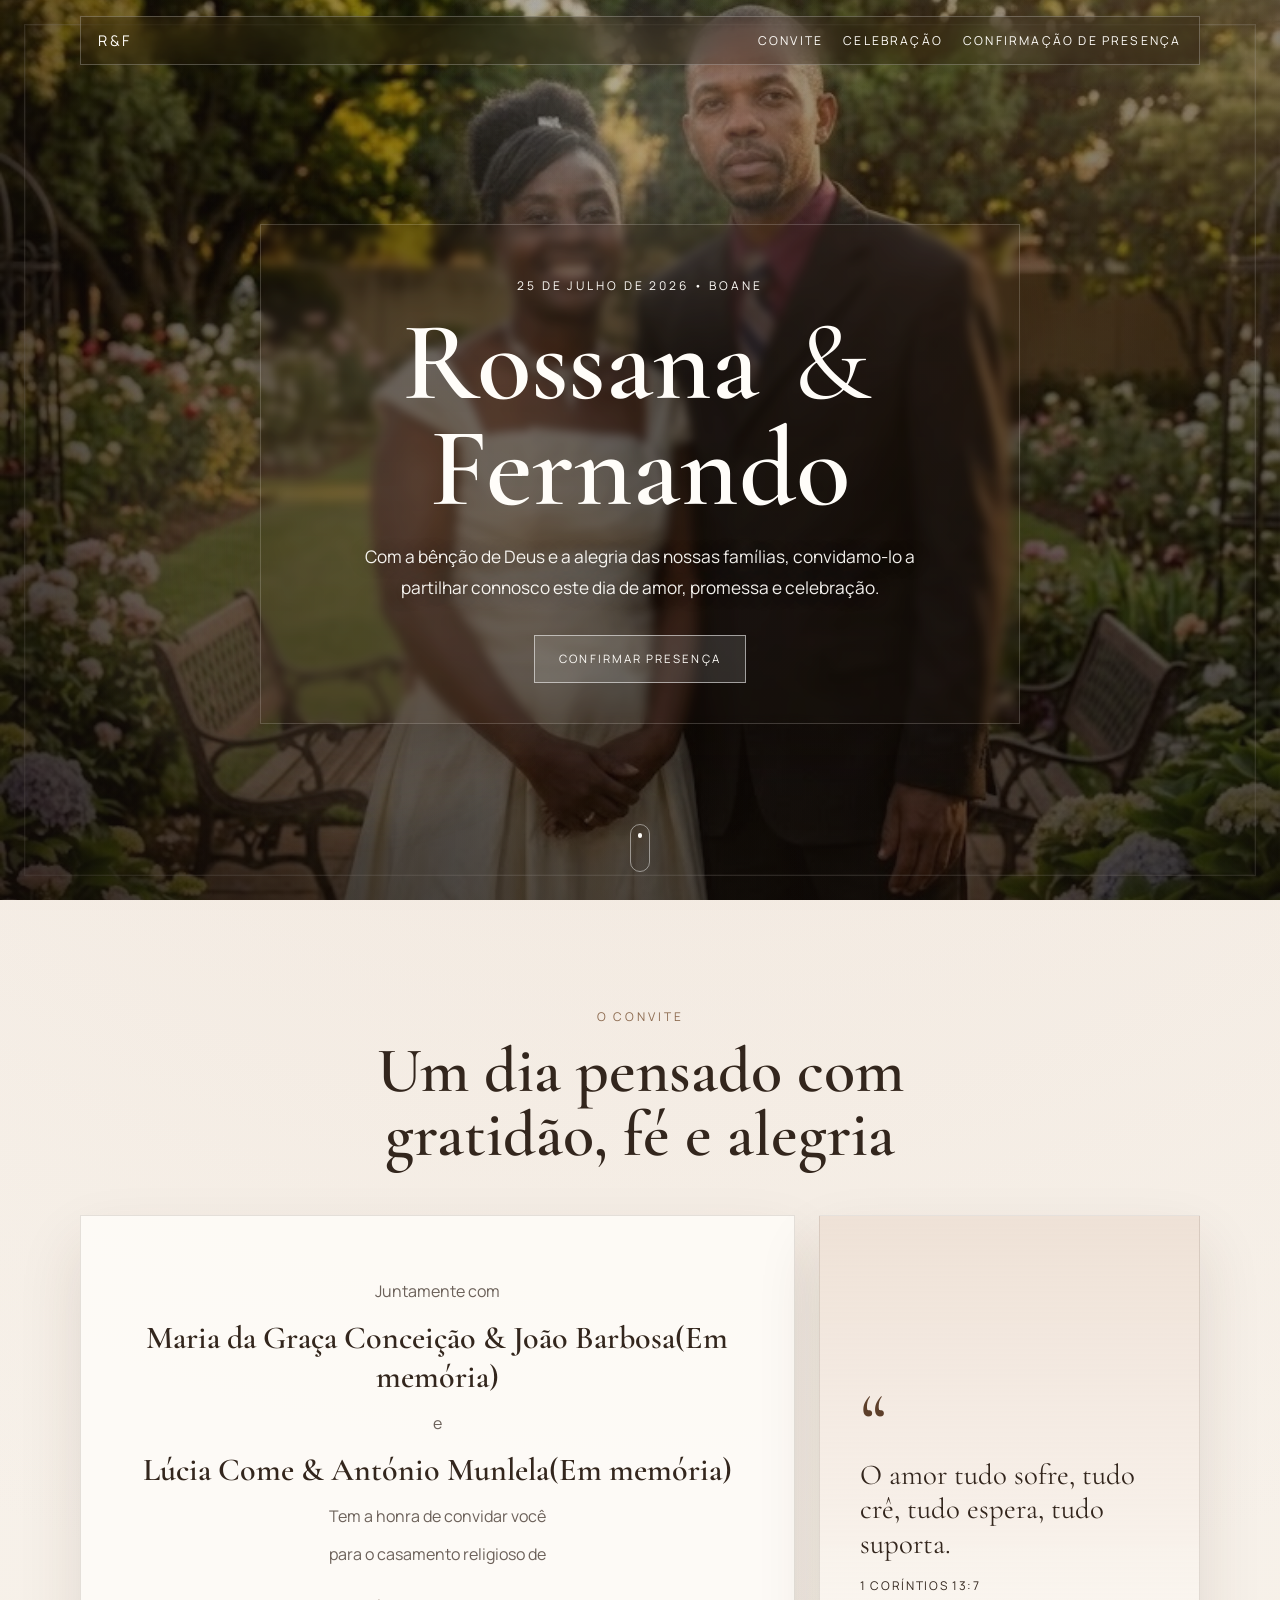
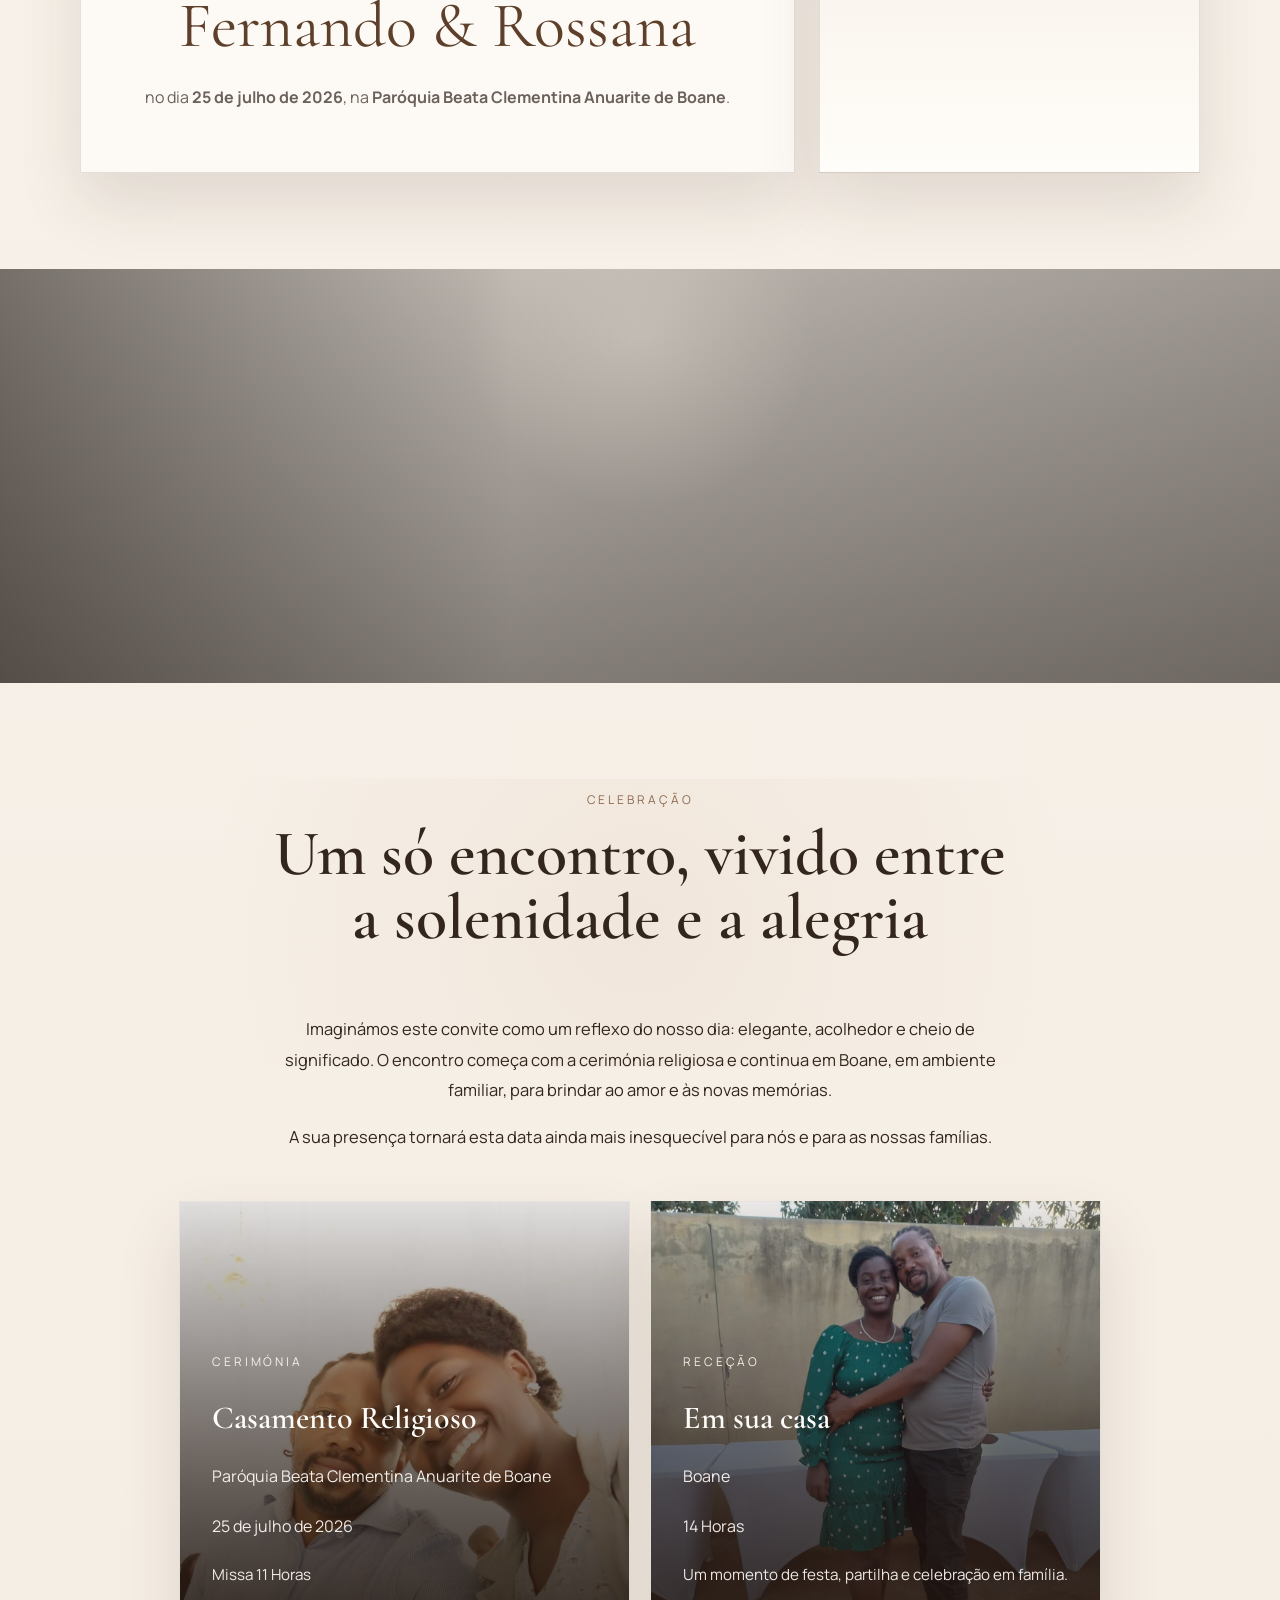
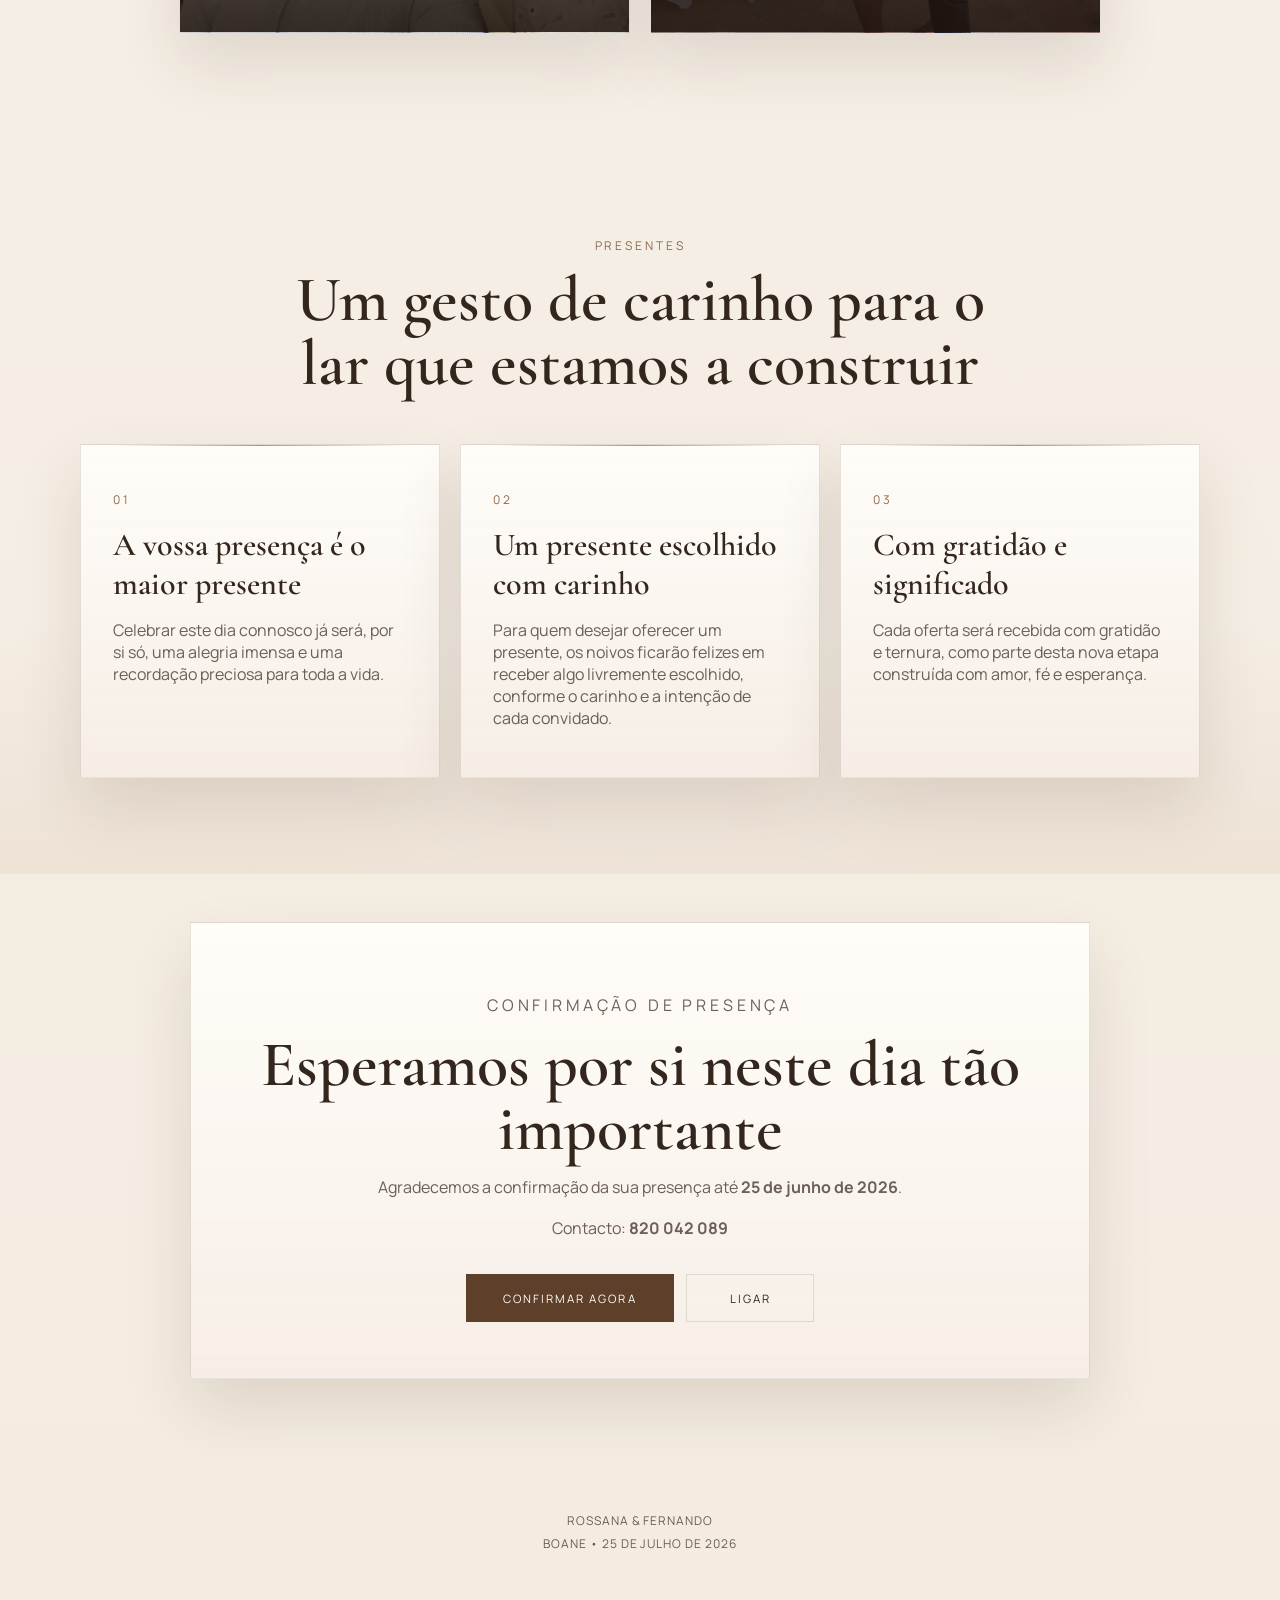
==== index.html @ 345e4771 "actualizacao dos nomes" ====
<!DOCTYPE html>
<html lang="pt">
  <head>
    <meta charset="UTF-8" />
    <meta name="viewport" content="width=device-width, initial-scale=1.0" />
    <title>Rossana & Fernando | Casamento</title>
    <meta
      name="description"
      content="Convite de casamento de Rossana e Fernando. Celebre connosco em Boane no dia 25 de julho de 2026."
    />
    <link rel="preconnect" href="https://fonts.googleapis.com" />
    <link rel="preconnect" href="https://fonts.gstatic.com" crossorigin />
    <link
      href="https://fonts.googleapis.com/css2?family=Cormorant+Garamond:wght@400;500;600;700&family=Manrope:wght@400;500;600&display=swap"
      rel="stylesheet"
    />
    <link rel="stylesheet" href="./styles.css" />
  </head>
  <body>
    <header class="site-header">
      <nav class="nav">
        <a class="brand" href="#top">R&F</a>
        <button
          class="nav-toggle"
          type="button"
          aria-expanded="false"
          aria-controls="nav-links"
          aria-label="Abrir menu"
        >
          <span></span>
          <span></span>
        </button>
        <div class="nav-links" id="nav-links">
          <a href="#convite">Convite</a>
          <a href="#celebracao">Celebração</a>
          <a href="#rsvp">Confirmação de Presença</a>
        </div>
      </nav>
    </header>

    <main id="top">
      <section class="hero">
        <div class="hero-overlay"></div>
        <div class="hero-content reveal">
          <p class="eyebrow">25 de Julho de 2026 • Boane</p>
          <h1>Rossana <span>&</span> Fernando</h1>
          <p class="hero-copy">
            Com a bênção de Deus e a alegria das nossas famílias, convidamo-lo a
            partilhar connosco este dia de amor, promessa e celebração.
          </p>
          <a class="hero-link" href="#rsvp">Confirmar Presença</a>
        </div>
        <a class="scroll-indicator" href="#convite" aria-label="Descer">
          <span></span>
        </a>
      </section>

      <section class="invitation section" id="convite">
        <div class="section-heading reveal">
          <p class="kicker">O convite</p>
          <h2>Um dia pensado com gratidão, fé e alegria</h2>
        </div>
        <div class="invitation-grid">
          <article class="invitation-card reveal">
            <p class="invitation-intro">Juntamente com</p>
            <h3>Maria da Graça Conceição & João Barbosa(Em memória)</h3>
            <p class="invitation-detail">e</p>
            <h3>Lúcia Come & António Munlela(Em memória)</h3>
            <div class="guest-line-block">
              <p class="invitation-copy">Tem a honra de convidar você</p>
              <p class="invitation-copy">para o casamento religioso de</p>
            </div>
            <p class="invitation-names">Fernando &amp; Rossana</p>
            <p class="invitation-copy">
              no dia <strong>25 de julho de 2026</strong>, na
              <strong>Paróquia Beata Clementina Anuarite de Boane</strong>.
            </p>
          </article>

          <aside class="quote-card reveal">
            <p class="quote-mark">“</p>
            <p class="quote-text">
              O amor tudo sofre, tudo crê, tudo espera, tudo suporta.
            </p>
            <p class="quote-source">1 Coríntios 13:7</p>
          </aside>
        </div>
      </section>

      <section class="parallax-band" aria-hidden="true">
        <div class="parallax-overlay"></div>
      </section>

      <section class="celebration section" id="celebracao">
        <div class="section-heading reveal">
          <p class="kicker">Celebração</p>
          <h2>Um só encontro, vivido entre a solenidade e a alegria</h2>
        </div>

        <div class="celebration-shell">
          <div class="story-copy reveal">
            <p>
              Imaginámos este convite como um reflexo do nosso dia: elegante,
              acolhedor e cheio de significado. O encontro começa com a
              cerimónia religiosa e continua em Boane, em ambiente familiar,
              para brindar ao amor e às novas memórias.
            </p>
            <p>
              A sua presença tornará esta data ainda mais inesquecível para nós
              e para as nossas famílias.
            </p>
          </div>

          <div class="details-grid">
            <article class="detail-card detail-card-photo detail-card-ceremony reveal">
              <p class="detail-label">Cerimónia</p>
              <h3>Casamento Religioso</h3>
              <p>Paróquia Beata Clementina Anuarite de Boane</p>
              <p class="detail-meta">25 de julho de 2026</p>
              <p class="detail-footnote">Missa 11 Horas</p>
            </article>

            <article class="detail-card detail-card-photo detail-card-reception reveal">
              <p class="detail-label">Receção</p>
              <h3>Em sua casa</h3>
              <p>Boane</p>
              <p class="detail-meta">14 Horas</p>
              <p class="detail-footnote">
                Um momento de festa, partilha e celebração em família.
              </p>
            </article>
          </div>
        </div>
      </section>

      <section class="schedule section">
        <div class="section-heading reveal">
          <p class="kicker">Presentes</p>
          <h2>Um gesto de carinho para o lar que estamos a construir</h2>
        </div>
        <div class="schedule-grid">
          <article class="schedule-item reveal">
            <span class="schedule-index">01</span>
            <h3>A vossa presença é o maior presente</h3>
            <p>
              Celebrar este dia connosco já será, por si só, uma alegria
              imensa e uma recordação preciosa para toda a vida.
            </p>
          </article>
          <article class="schedule-item reveal">
            <span class="schedule-index">02</span>
            <h3>Um presente escolhido com carinho</h3>
            <p>
              Para quem desejar oferecer um presente, os noivos ficarão
              felizes em receber algo livremente escolhido, conforme o carinho
              e a intenção de cada convidado.
            </p>
          </article>
          <article class="schedule-item reveal">
            <span class="schedule-index">03</span>
            <h3>Com gratidão e significado</h3>
            <p>
              Cada oferta será recebida com gratidão e ternura, como parte
              desta nova etapa construída com amor, fé e esperança.
            </p>
          </article>
        </div>
      </section>

      <section class="rsvp section" id="rsvp">
        <div class="rsvp-shell reveal">
          <p class="kicker">Confirmação de Presença</p>
          <h2>Esperamos por si neste dia tão importante</h2>
          <p>
            Agradecemos a confirmação da sua presença até
            <strong>25 de junho de 2026</strong>.
          </p>
          <p class="rsvp-contact">Contacto: <strong>820 042 089</strong></p>
          <div class="rsvp-actions">
            <a
              class="primary-link"
              href="https://wa.me/258820042089?text=Ol%C3%A1%21%20Com%20muito%20carinho%2C%20gostaria%20de%20confirmar%20a%20minha%20presen%C3%A7a%20e%20partilhar%20a%20alegria%20deste%20dia%20t%C3%A3o%20especial.%20"
              >Confirmar agora</a
            >
            <a class="secondary-link" href="tel:+258820042089">Ligar</a>
          </div>
        </div>
      </section>
    </main>

    <footer class="site-footer">
      <p>Rossana &amp; Fernando</p>
      <p>Boane • 25 de julho de 2026</p>
    </footer>

    <script src="./script.js"></script>
  </body>
</html>
---- styles.css ----
:root {
  --background: #f7f0e7;
  --background-soft: #fbf7f2;
  --foreground: #33261d;
  --foreground-muted: rgba(51, 38, 29, 0.72);
  --line: rgba(83, 61, 46, 0.14);
  --accent: #8c6a4f;
  --accent-deep: #5d3f2a;
  --accent-soft: #dec6b4;
  --white: #fffdf9;
  --shadow: 0 30px 60px rgba(63, 39, 23, 0.12);
  --hero-image: linear-gradient(
      180deg,
      rgba(22, 14, 9, 0.16) 0%,
      rgba(22, 14, 9, 0.4) 100%
    ),
    url("./image.png");
  --parallax-image: linear-gradient(
      180deg,
      rgba(49, 29, 16, 0.22) 0%,
      rgba(49, 29, 16, 0.22) 100%
    ),
    url("./image2.png");
}

*,
*::before,
*::after {
  box-sizing: border-box;
}

html {
  scroll-behavior: smooth;
}

body {
  margin: 0;
  font-family: "Manrope", sans-serif;
  color: var(--foreground);
  background:
    radial-gradient(circle at top, rgba(222, 198, 180, 0.34), transparent 34%),
    linear-gradient(180deg, #f8f3ed 0%, #f4ece1 100%);
}

img {
  max-width: 100%;
  display: block;
}

a {
  color: inherit;
  text-decoration: none;
}

.site-header {
  position: fixed;
  inset: 0 0 auto;
  z-index: 20;
  padding: 1rem 1.25rem;
}

.nav {
  max-width: 1120px;
  margin: 0 auto;
  padding: 0.85rem 1.1rem;
  display: flex;
  align-items: center;
  justify-content: space-between;
  gap: 1rem;
  border: 1px solid rgba(255, 255, 255, 0.24);
  background: rgba(35, 21, 13, 0.22);
  -webkit-backdrop-filter: blur(16px);
  backdrop-filter: blur(16px);
  color: var(--white);
}

.brand,
.nav-links a {
  letter-spacing: 0.18em;
  text-transform: uppercase;
  font-size: 0.76rem;
}

.brand {
  font-size: 0.92rem;
}

.nav-links {
  display: flex;
  align-items: center;
  gap: 1.25rem;
}

.nav-toggle {
  display: none;
  border: 0;
  background: transparent;
  padding: 0;
  width: 2.5rem;
  height: 2.5rem;
  cursor: pointer;
}

.nav-toggle span {
  display: block;
  width: 1.5rem;
  height: 1px;
  margin: 0.35rem auto;
  background: var(--white);
  transition: transform 240ms ease, opacity 240ms ease;
}

.hero {
  position: relative;
  min-height: 100svh;
  display: grid;
  place-items: center;
  padding: 7rem 1.5rem 4rem;
  background-image: var(--hero-image);
  background-position: center 24%;
  background-size: cover;
  background-attachment: fixed;
  overflow: hidden;
}

.hero-overlay,
.parallax-overlay {
  position: absolute;
  inset: 0;
  background:
    radial-gradient(circle at 50% 16%, rgba(255, 247, 237, 0.24), transparent 24%),
    linear-gradient(90deg, rgba(17, 10, 7, 0.5) 0%, rgba(17, 10, 7, 0.14) 40%, rgba(17, 10, 7, 0.3) 100%),
    linear-gradient(180deg, rgba(16, 10, 7, 0.12), rgba(16, 10, 7, 0.42));
}

.hero::before {
  content: "";
  position: absolute;
  inset: 1.5rem;
  z-index: 0;
  border: 1px solid rgba(255, 248, 240, 0.26);
  box-shadow: inset 0 0 0 1px rgba(255, 248, 240, 0.08);
  pointer-events: none;
}

.hero::after {
  content: "";
  position: absolute;
  inset: auto auto 8% 6%;
  width: min(34rem, 58vw);
  height: min(34rem, 58vw);
  border-radius: 999px;
  background: radial-gradient(circle, rgba(219, 183, 145, 0.22), rgba(219, 183, 145, 0));
  filter: blur(14px);
  z-index: 0;
  pointer-events: none;
}

.hero-content {
  position: relative;
  z-index: 1;
  max-width: 760px;
  text-align: center;
  color: var(--white);
  padding: 2.5rem 2.75rem;
  border: 1px solid rgba(255, 251, 247, 0.18);
  background: linear-gradient(180deg, rgba(41, 24, 16, 0.2), rgba(41, 24, 16, 0.12));
  -webkit-backdrop-filter: blur(4px);
  backdrop-filter: blur(4px);
  box-shadow: 0 30px 70px rgba(18, 10, 7, 0.24);
}

.eyebrow,
.kicker,
.detail-label,
.schedule-index {
  letter-spacing: 0.24em;
  text-transform: uppercase;
  font-size: 0.75rem;
}

.hero h1,
.section-heading h2,
.invitation-card h3,
.detail-card h3,
.schedule-item h3,
.rsvp-shell h2 {
  font-family: "Cormorant Garamond", serif;
  font-weight: 600;
}

.hero h1 {
  margin: 1rem 0 1.25rem;
  font-size: clamp(3.6rem, 9vw, 7rem);
  line-height: 0.94;
}

.hero h1 span {
  display: inline-block;
  margin-inline: 0.45rem;
  font-weight: 400;
}

.hero-copy {
  width: min(100%, 38rem);
  margin: 0 auto 2rem;
  font-size: 1.08rem;
  line-height: 1.8;
  color: rgba(255, 253, 249, 0.94);
  text-shadow: 0 1px 18px rgba(9, 6, 4, 0.34);
}

.hero-link,
.primary-link,
.secondary-link {
  transition:
    transform 220ms ease,
    background-color 220ms ease,
    border-color 220ms ease,
    color 220ms ease;
}

.hero-link,
.primary-link {
  display: inline-flex;
  align-items: center;
  justify-content: center;
  min-width: 13rem;
  padding: 0.95rem 1.5rem;
  border: 1px solid rgba(255, 255, 255, 0.55);
  background: rgba(255, 255, 255, 0.12);
  color: var(--white);
  text-transform: uppercase;
  letter-spacing: 0.18em;
  font-size: 0.72rem;
}

.hero-link:hover,
.primary-link:hover,
.secondary-link:hover {
  transform: translateY(-2px);
}

.scroll-indicator {
  position: absolute;
  bottom: 1.75rem;
  left: 50%;
  z-index: 1;
  width: 1.25rem;
  height: 3rem;
  margin-left: -0.625rem;
  border: 1px solid rgba(255, 255, 255, 0.46);
  border-radius: 999px;
}

.scroll-indicator span {
  position: absolute;
  top: 0.5rem;
  left: 50%;
  width: 0.3rem;
  height: 0.3rem;
  margin-left: -0.15rem;
  border-radius: 999px;
  background: var(--white);
  animation: float 1.8s infinite ease-in-out;
}

.section {
  padding: 6rem 1.5rem;
}

.section-heading {
  max-width: 760px;
  margin: 0 auto 3rem;
  text-align: center;
}

.section-heading h2,
.rsvp-shell h2 {
  margin: 0.85rem 0 0;
  font-size: clamp(2.25rem, 5vw, 4.25rem);
  line-height: 1;
}

.kicker {
  color: var(--accent);
}

.invitation-grid,
.details-grid,
.celebration-shell,
.schedule-grid {
  max-width: 1120px;
  margin: 0 auto;
}

.invitation-grid {
  display: grid;
  grid-template-columns: minmax(0, 1.5fr) minmax(280px, 0.8fr);
  gap: 1.5rem;
}

.invitation-card,
.quote-card,
.detail-card,
.schedule-item,
.rsvp-shell {
  background: rgba(255, 253, 249, 0.82);
  border: 1px solid var(--line);
  box-shadow: var(--shadow);
}

.invitation-card {
  padding: 3rem;
  text-align: center;
}

.guest-line-block {
  margin: 1rem 0 0.75rem;
}

.guest-line {
  display: block;
  width: min(100%, 22rem);
  margin: 0.9rem auto 1rem;
  border-bottom: 1px solid rgba(93, 63, 42, 0.5);
  min-height: 2rem;
}

.invitation-intro,
.invitation-detail,
.invitation-copy,
.detail-card p,
.schedule-item p,
.rsvp p {
  color: var(--foreground-muted);
}

.invitation-card h3 {
  margin: 0.25rem 0;
  font-size: 2rem;
}

.invitation-names {
  margin: 1.4rem 0;
  font-family: "Cormorant Garamond", serif;
  font-size: clamp(2.4rem, 5vw, 4rem);
  color: var(--accent-deep);
}

.quote-card {
  display: grid;
  align-content: center;
  padding: 2.5rem;
  background:
    linear-gradient(180deg, rgba(222, 198, 180, 0.5), rgba(255, 253, 249, 0.92)),
    var(--white);
}

.quote-mark {
  margin: 0;
  font-family: "Cormorant Garamond", serif;
  font-size: 5rem;
  line-height: 0.7;
  color: var(--accent-deep);
}

.quote-text {
  margin: 0.5rem 0 1rem;
  font-family: "Cormorant Garamond", serif;
  font-size: 1.8rem;
  line-height: 1.2;
}

.quote-source {
  margin: 0;
  letter-spacing: 0.14em;
  text-transform: uppercase;
  font-size: 0.75rem;
}

.parallax-band {
  position: relative;
  min-height: 46svh;
  background-image: var(--parallax-image);
  background-position: center 28%;
  background-size: cover;
  background-attachment: fixed;
}

.celebration {
  position: relative;
}

.celebration::before {
  content: "";
  position: absolute;
  inset: 6rem 0 auto;
  height: 18rem;
  background:
    radial-gradient(circle at center, rgba(222, 198, 180, 0.22), transparent 65%);
  pointer-events: none;
}

.celebration-shell {
  display: grid;
  gap: 2rem;
}

.details-grid {
  display: grid;
  grid-template-columns: repeat(2, minmax(0, 1fr));
  gap: 1.25rem;
}

.schedule-grid {
  display: grid;
  grid-template-columns: repeat(3, minmax(0, 1fr));
  gap: 1.25rem;
}

.detail-card,
.schedule-item {
  padding: 2rem;
}

.detail-card {
  position: relative;
  overflow: hidden;
}

.detail-card-photo {
  min-height: 27rem;
  display: flex;
  flex-direction: column;
  justify-content: flex-end;
  color: var(--white);
  background-size: cover;
  background-repeat: no-repeat;
}

.detail-card-photo::before {
  content: "";
  position: absolute;
  inset: 0;
  background:
    linear-gradient(180deg, rgba(27, 17, 10, 0.06), rgba(27, 17, 10, 0.78));
}

.detail-card-photo > * {
  position: relative;
  z-index: 1;
}

.detail-card-ceremony {
  background-image:
    linear-gradient(180deg, rgba(36, 21, 12, 0.08), rgba(36, 21, 12, 0.44)),
    url("./ros.jpeg");
  background-position: center 28%;
}

.detail-card-reception {
  background-image:
    linear-gradient(180deg, rgba(63, 37, 24, 0.04), rgba(63, 37, 24, 0.46)),
    url("./ross.jpeg");
  background-position: center 24%;
}

.detail-card h3,
.schedule-item h3 {
  margin: 1rem 0 0.75rem;
  font-size: 2rem;
}

.detail-meta {
  margin: 0.75rem 0;
  color: var(--accent-deep);
}

.detail-card-photo p,
.detail-card-photo .detail-meta,
.detail-card-photo .detail-footnote,
.detail-card-photo .detail-label {
  color: rgba(255, 250, 245, 0.92);
}

.detail-footnote {
  font-size: 0.95rem;
}

.story-copy {
  max-width: 46rem;
  margin: 0 auto;
  text-align: center;
}

.story-copy p {
  font-size: 1.03rem;
  line-height: 1.85;
}

.schedule {
  position: relative;
}

.schedule::before {
  content: "";
  position: absolute;
  inset: auto 0 0;
  height: 16rem;
  background:
    linear-gradient(180deg, rgba(222, 198, 180, 0), rgba(222, 198, 180, 0.28)),
    radial-gradient(circle at center, rgba(255, 255, 255, 0.15), transparent 60%);
  pointer-events: none;
}

.schedule-item {
  position: relative;
  z-index: 1;
  padding-top: 2.6rem;
  background:
    linear-gradient(180deg, rgba(255, 253, 249, 0.96), rgba(245, 236, 227, 0.92)),
    var(--white);
  text-align: left;
}

.schedule-item::before {
  content: "";
  position: absolute;
  top: 0;
  left: 2rem;
  right: 2rem;
  height: 1px;
  background: linear-gradient(90deg, transparent, rgba(140, 106, 79, 0.7), transparent);
}

.schedule-index {
  color: var(--accent);
}

.rsvp {
  padding-top: 3rem;
}

.rsvp-shell {
  max-width: 900px;
  margin: 0 auto;
  padding: 3.5rem 2rem;
  text-align: center;
  background:
    linear-gradient(180deg, rgba(255, 253, 249, 0.9), rgba(246, 237, 229, 0.94)),
    var(--white);
}

.rsvp-shell p {
  max-width: 34rem;
  margin: 0.75rem auto 0;
  font-size: 1rem;
  line-height: 1.8;
}

.rsvp-contact {
  color: var(--accent-deep);
}

.rsvp-actions {
  display: flex;
  justify-content: center;
  flex-wrap: wrap;
  gap: 0.8rem;
  margin-top: 2rem;
}

.primary-link {
  background: var(--accent-deep);
  border-color: var(--accent-deep);
}

.secondary-link {
  display: inline-flex;
  align-items: center;
  justify-content: center;
  min-width: 8rem;
  padding: 0.95rem 1.5rem;
  border: 1px solid var(--line);
  background: transparent;
  color: var(--foreground);
  text-transform: uppercase;
  letter-spacing: 0.18em;
  font-size: 0.72rem;
}

.site-footer {
  padding: 2rem 1.5rem 3rem;
  text-align: center;
  color: var(--foreground-muted);
}

.site-footer p {
  margin: 0.35rem 0;
  letter-spacing: 0.08em;
  text-transform: uppercase;
  font-size: 0.75rem;
}

.reveal {
  opacity: 0;
  transform: translateY(24px);
  transition:
    opacity 700ms ease,
    transform 700ms ease;
}

.reveal.is-visible {
  opacity: 1;
  transform: translateY(0);
}

@keyframes float {
  0%,
  100% {
    transform: translate(-50%, 0);
    opacity: 0.9;
  }
  50% {
    transform: translate(-50%, 1rem);
    opacity: 0.35;
  }
}

@media (max-width: 900px) {
  .invitation-grid,
  .details-grid,
  .schedule-grid {
    grid-template-columns: 1fr;
  }
}

@media (max-width: 720px) {
  .site-header {
    padding: 0.85rem;
  }

  .nav {
    align-items: flex-start;
    flex-wrap: wrap;
  }

  .nav-toggle {
    display: inline-block;
  }

  .nav-links {
    display: none;
    width: 100%;
    padding-top: 0.75rem;
    flex-direction: column;
    align-items: flex-start;
  }

  .nav-links.is-open {
    display: flex;
  }

  .hero {
    background-attachment: scroll;
    background-position: center 18%;
  }

  .hero::before {
    inset: 1rem;
  }

  .hero::after {
    inset: auto auto 14% 50%;
    width: 18rem;
    height: 18rem;
    transform: translateX(-50%);
  }

  .hero-content {
    width: min(100%, 26rem);
    min-height: 29rem;
    padding: 3rem 1.45rem 3.25rem;
    margin-top: -3.6rem;
    -webkit-backdrop-filter: blur(12px);
    backdrop-filter: blur(12px);
    display: flex;
    flex-direction: column;
    justify-content: center;
  }

  .hero h1 {
    font-size: clamp(3rem, 18vw, 4.5rem);
  }

  .invitation-card,
  .quote-card,
  .detail-card,
  .schedule-item,
  .rsvp-shell {
    padding: 1.5rem;
  }

  .section {
    padding: 4.5rem 1rem;
  }

  .parallax-band {
    min-height: 30svh;
    background-attachment: scroll;
  }
}

@media (max-width: 720px) and (min-height: 820px) {
  .hero-content {
    width: min(100%, 27rem);
    min-height: min(33rem, 62svh);
    padding: 3.35rem 1.6rem 3.6rem;
    margin-top: -4.8rem;
  }
}

@page {
  size: A4 portrait;
  margin: 10mm;
}

@media print {
  html {
    scroll-behavior: auto;
  }

  body {
    background: #ffffff;
    -webkit-print-color-adjust: exact;
    print-color-adjust: exact;
  }

  .site-header,
  .scroll-indicator,
  .hero-link,
  .rsvp-actions,
  .nav-toggle {
    display: none !important;
  }

  .hero,
  .parallax-band {
    background-attachment: scroll;
  }

  .hero {
    min-height: auto;
    padding: 2rem 1rem 2.5rem;
    page-break-after: always;
    break-after: page;
  }

  .hero::before {
    inset: 0.75rem;
  }

  .hero::after {
    display: none;
  }

  .hero-content {
    max-width: 100%;
    padding: 2rem;
    box-shadow: none;
  }

  .section,
  .rsvp {
    padding: 2rem 0;
  }

  .invitation,
  .celebration,
  .schedule,
  .rsvp {
    page-break-inside: avoid;
    break-inside: avoid;
  }

  .invitation-grid,
  .details-grid,
  .schedule-grid {
    grid-template-columns: 1fr;
  }

  .quote-card,
  .detail-card,
  .schedule-item,
  .rsvp-shell,
  .invitation-card {
    box-shadow: none;
  }

  .parallax-band {
    min-height: 9rem;
  }

  .detail-card-photo {
    min-height: 18rem;
  }

  .rsvp-shell {
    max-width: 100%;
  }

  .secondary-link {
    border-color: rgba(83, 61, 46, 0.25);
  }

  .reveal,
  .reveal.is-visible {
    opacity: 1 !important;
    transform: none !important;
    transition: none !important;
  }
}
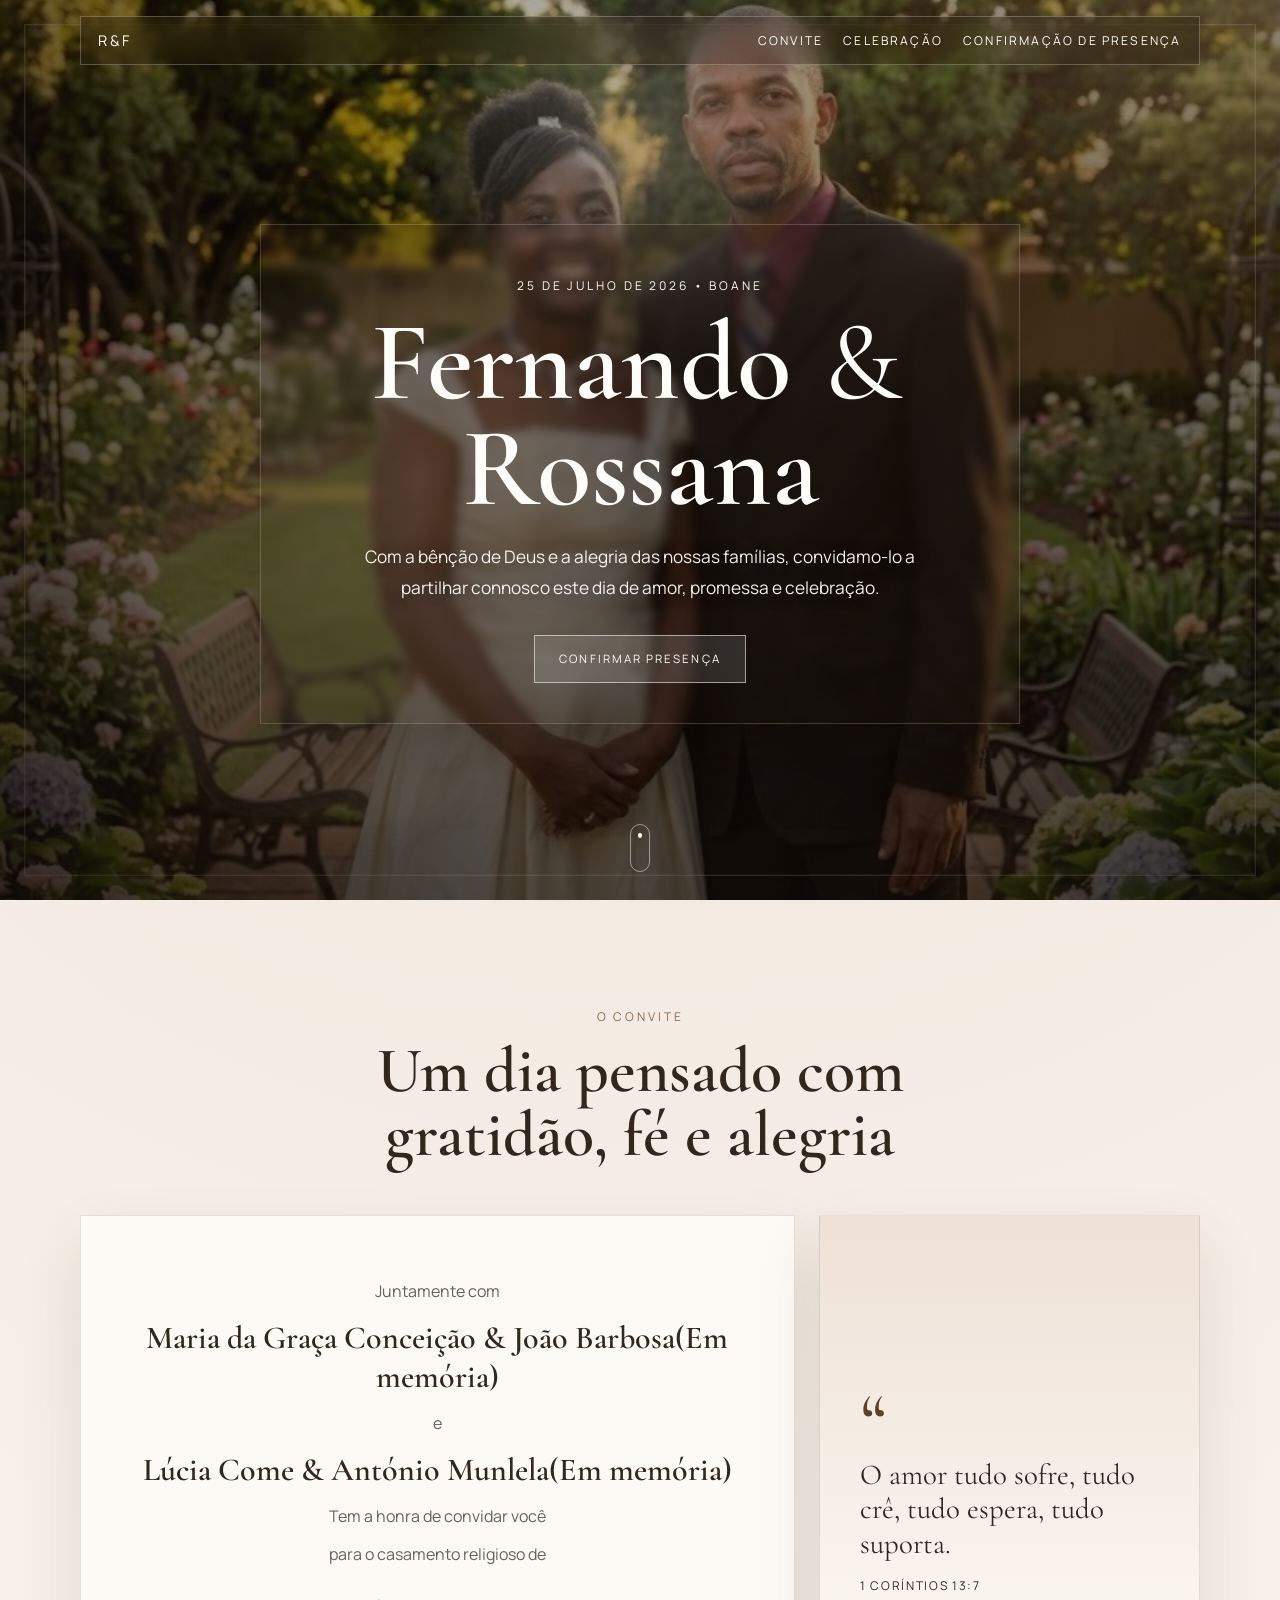
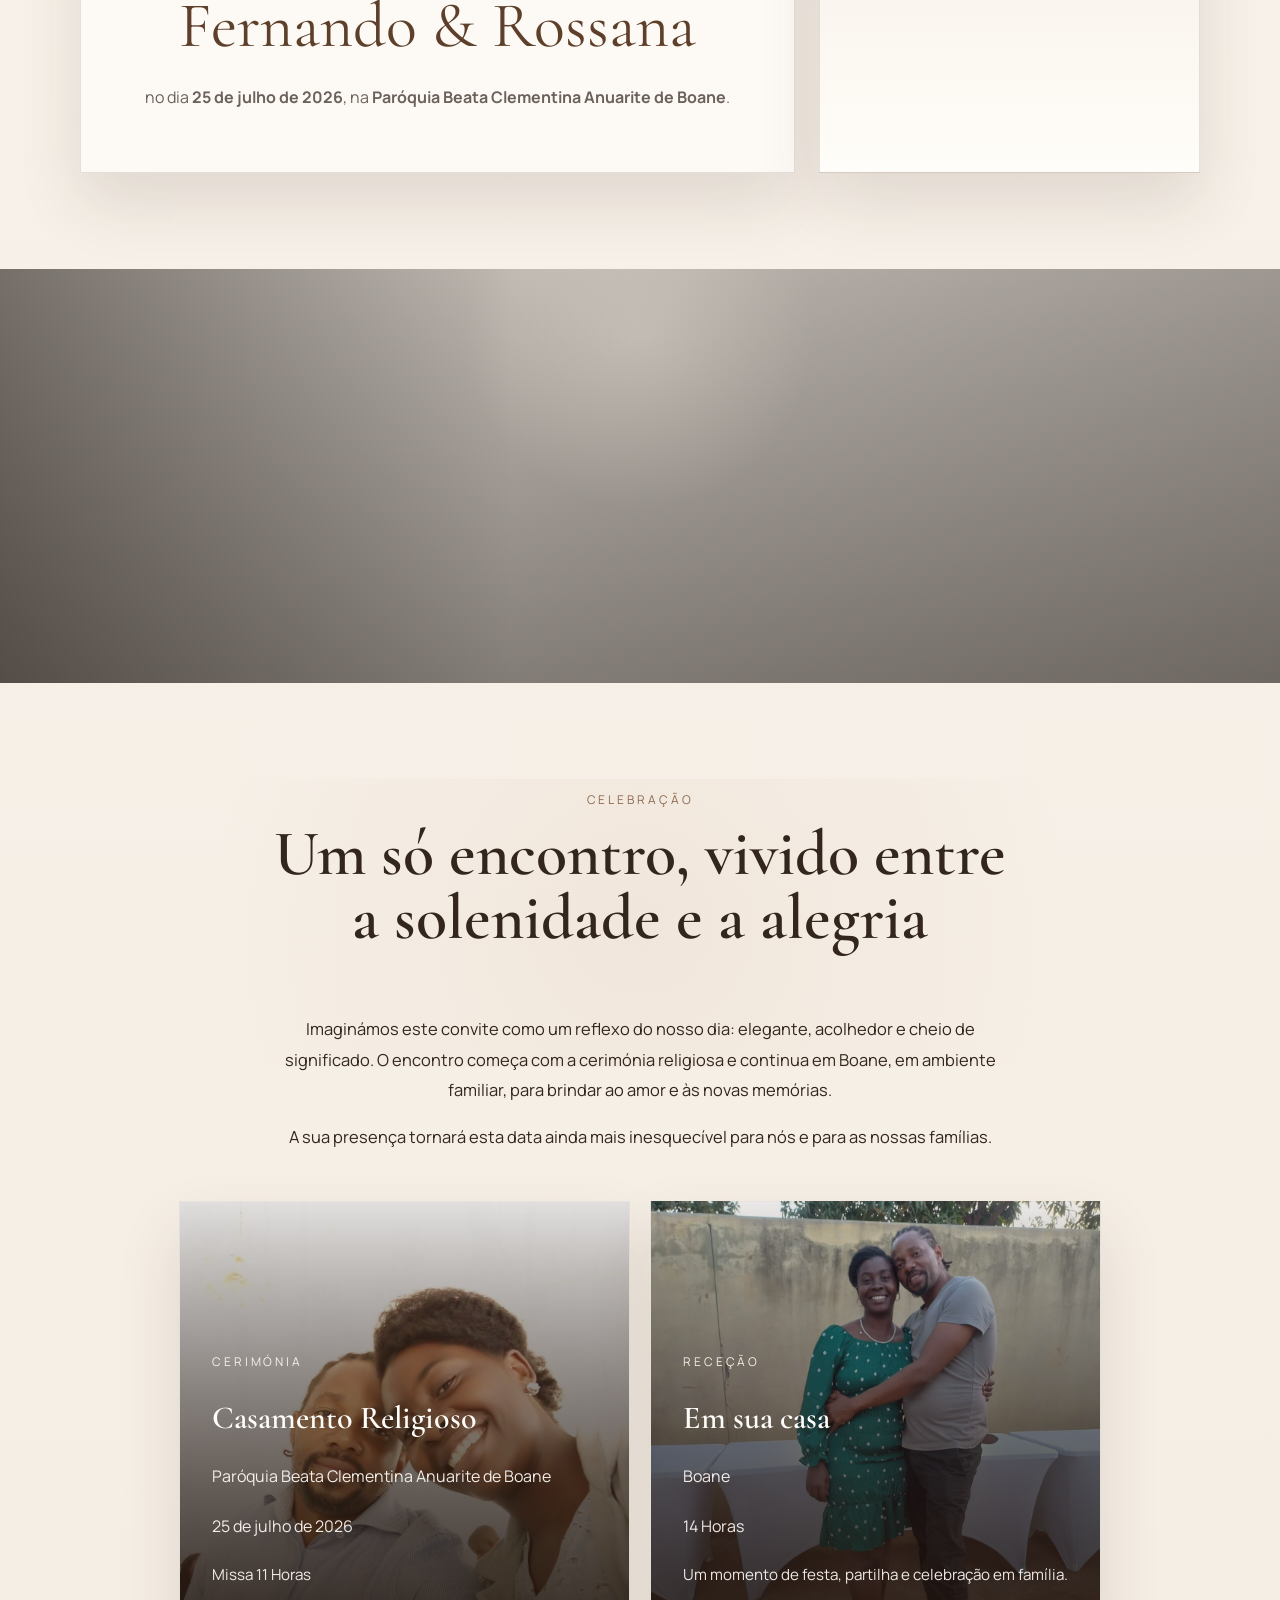
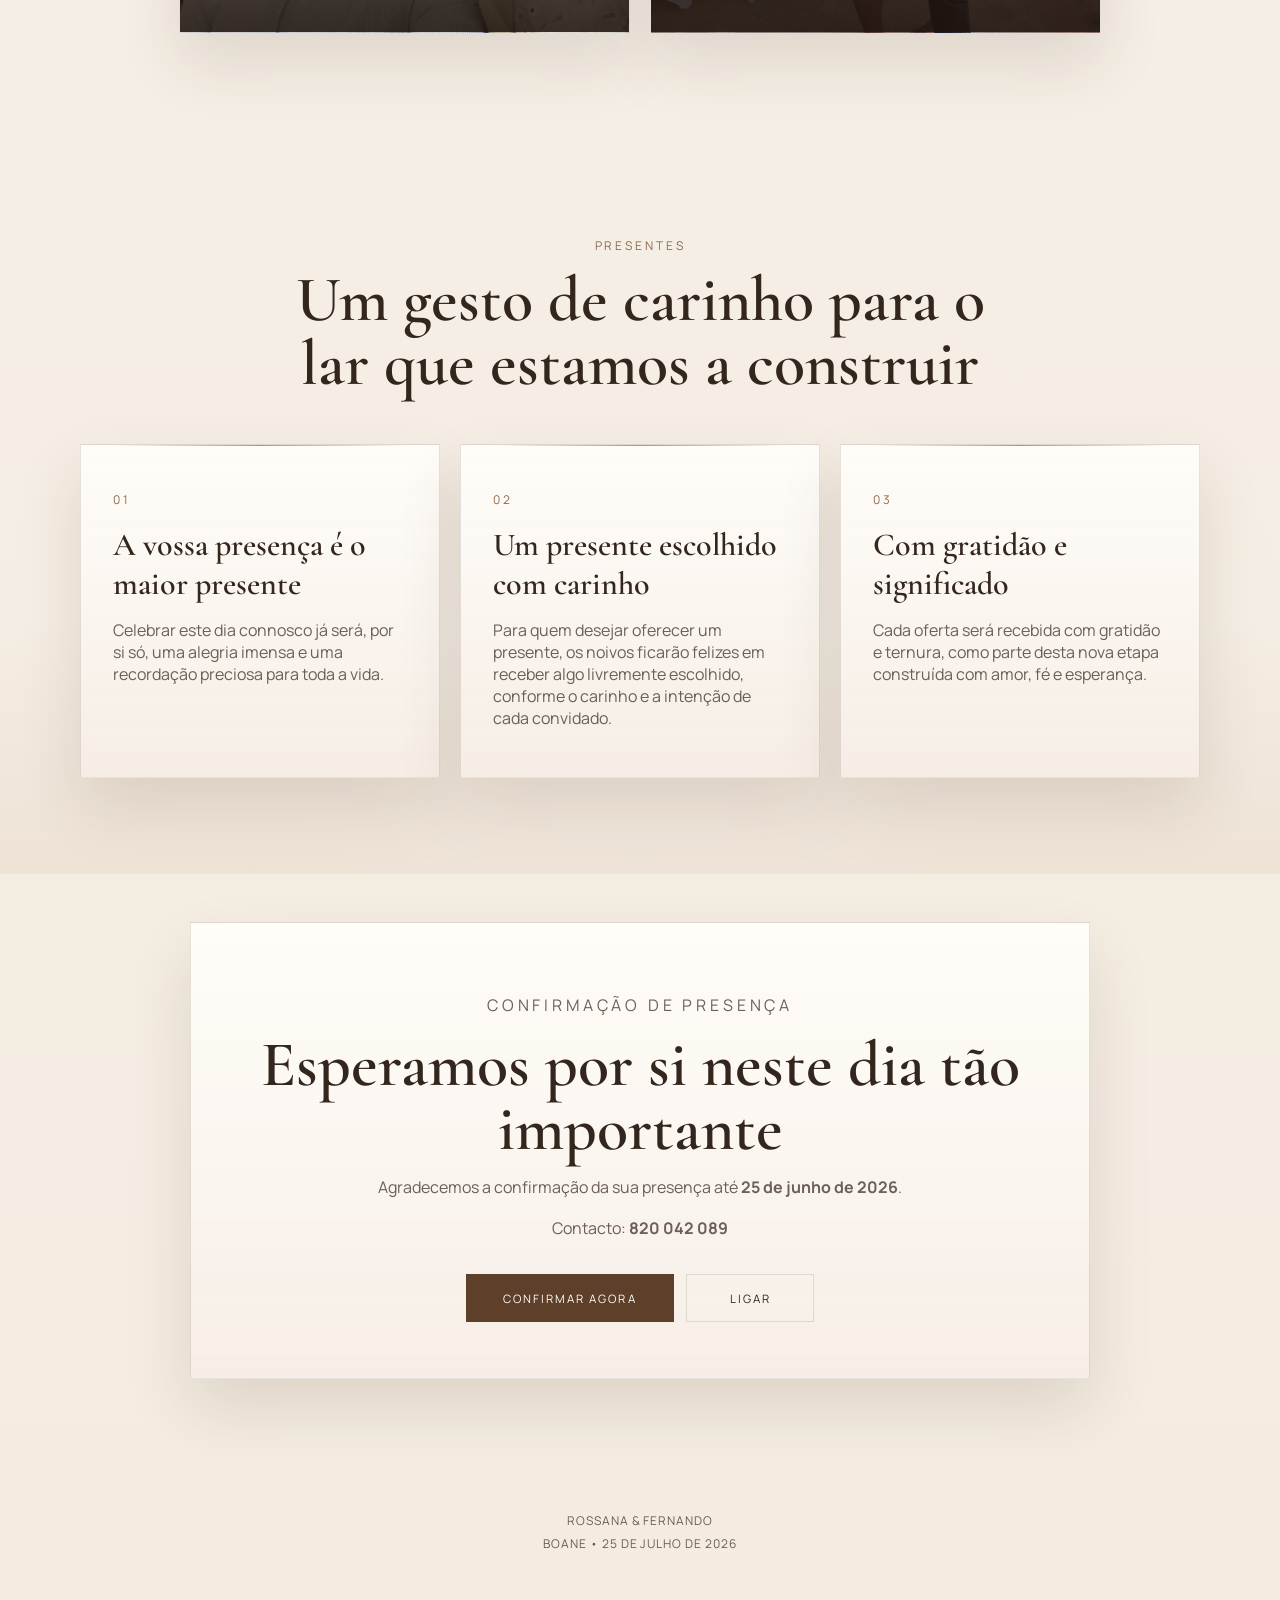
==== commit 11de542a: "actualizacao dos nomes" ====
--- a/index.html
+++ b/index.html
@@ -43,7 +43,7 @@
         <div class="hero-overlay"></div>
         <div class="hero-content reveal">
           <p class="eyebrow">25 de Julho de 2026 • Boane</p>
-          <h1>Rossana <span>&</span> Fernando</h1>
+          <h1>Fernando <span>&</span> Rossana</h1>
           <p class="hero-copy">
             Com a bênção de Deus e a alegria das nossas famílias, convidamo-lo a
             partilhar connosco este dia de amor, promessa e celebração.
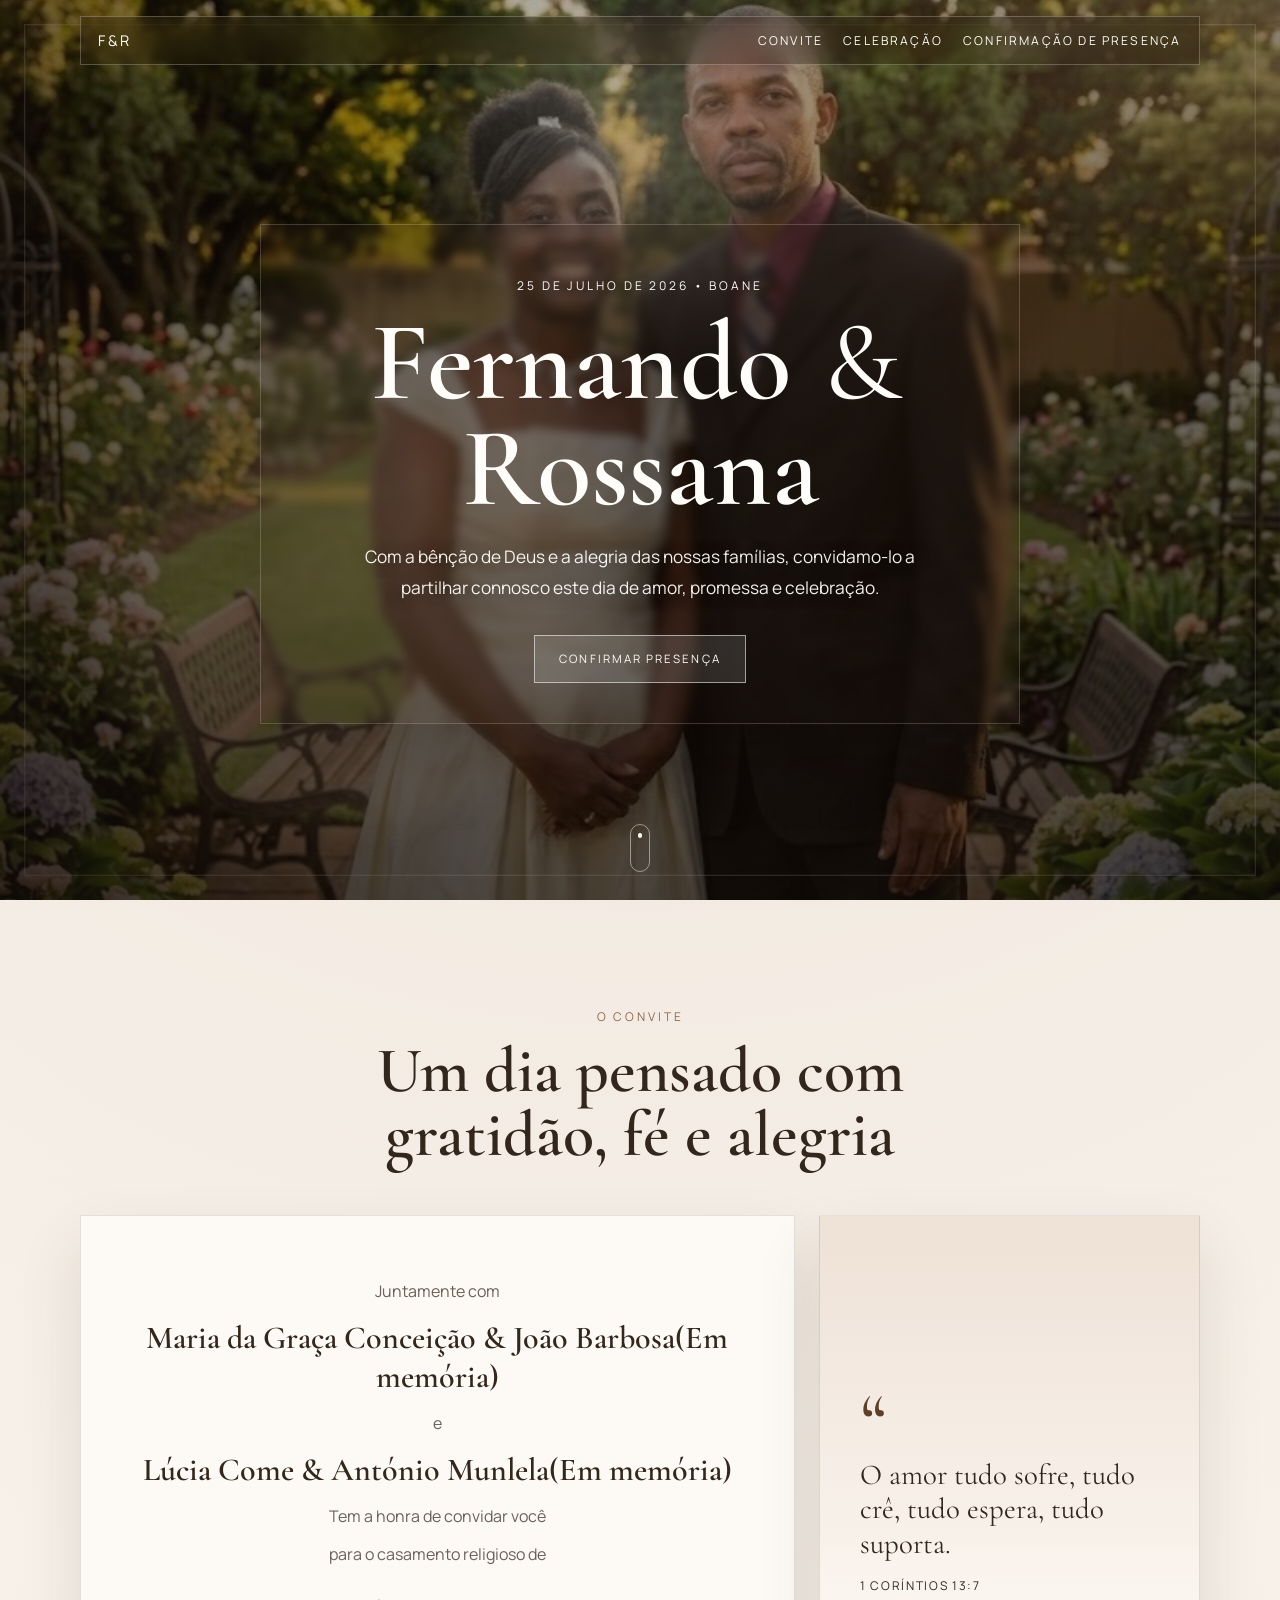
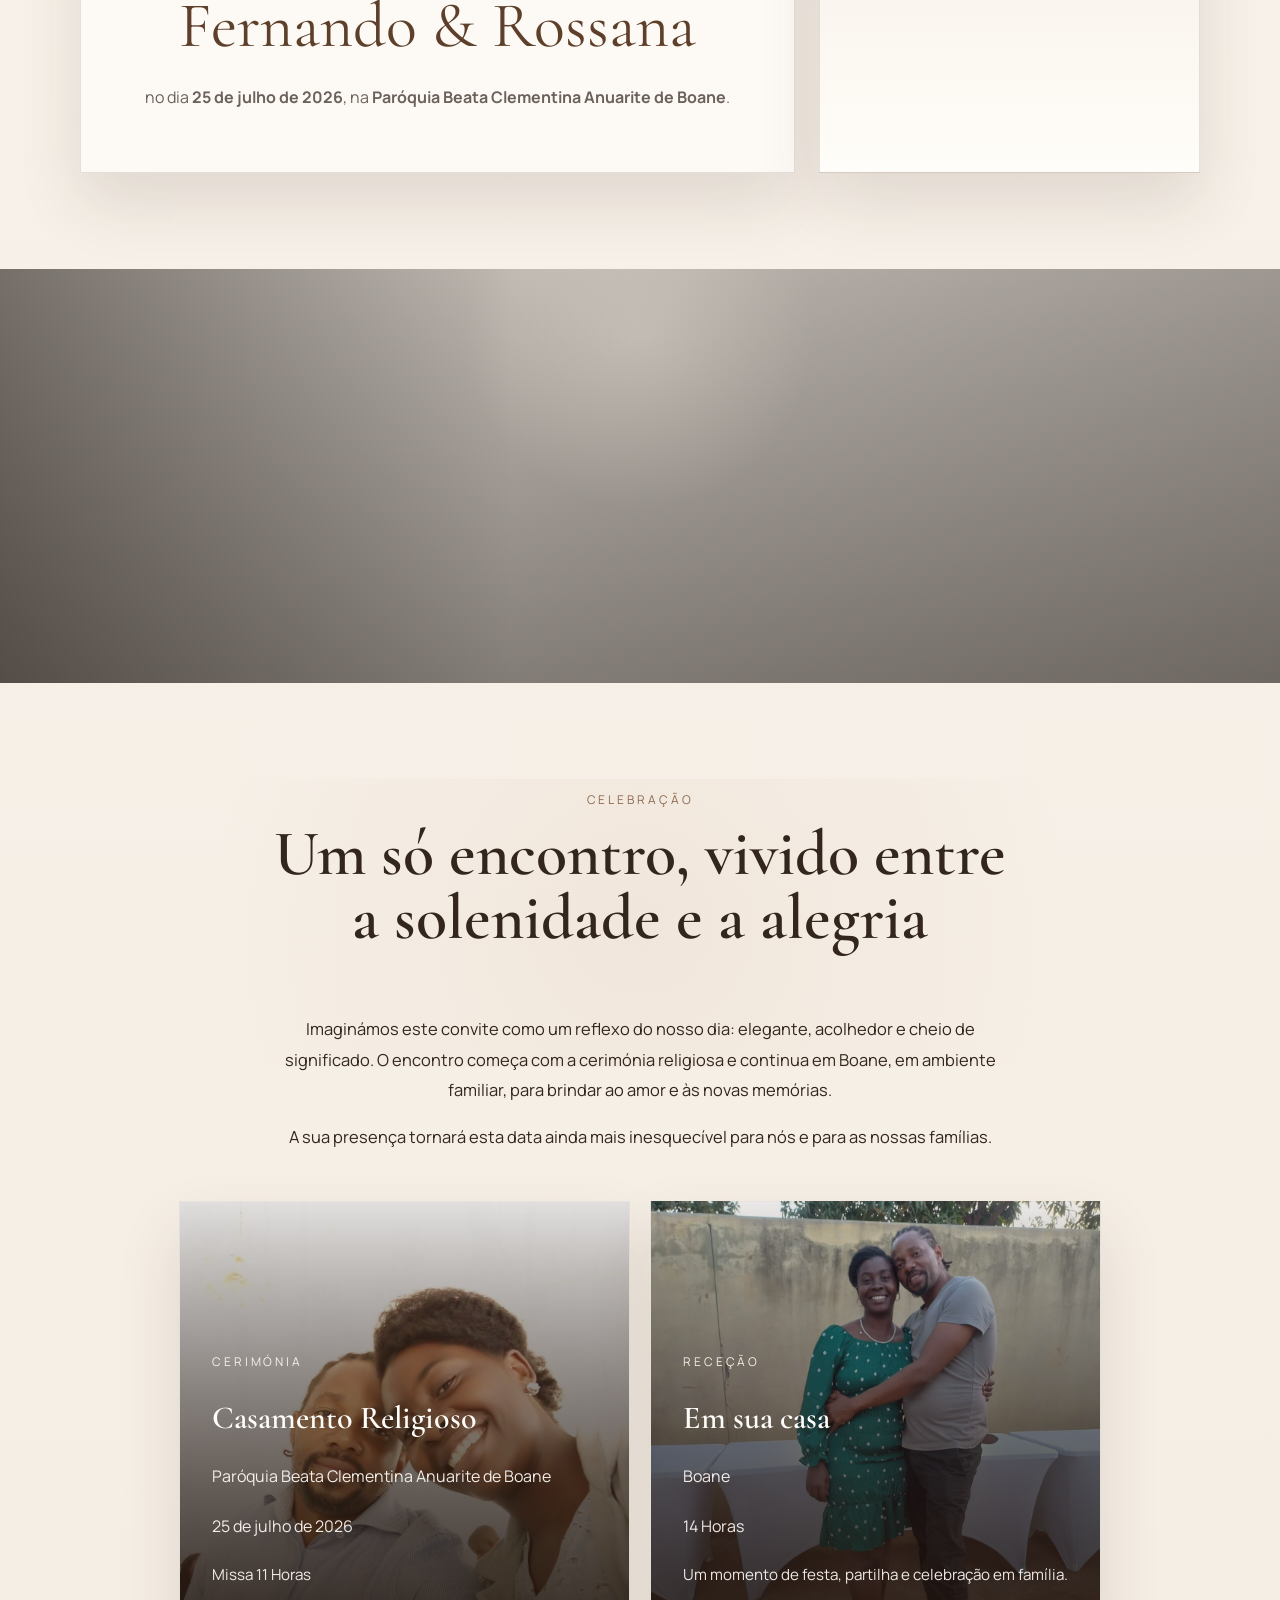
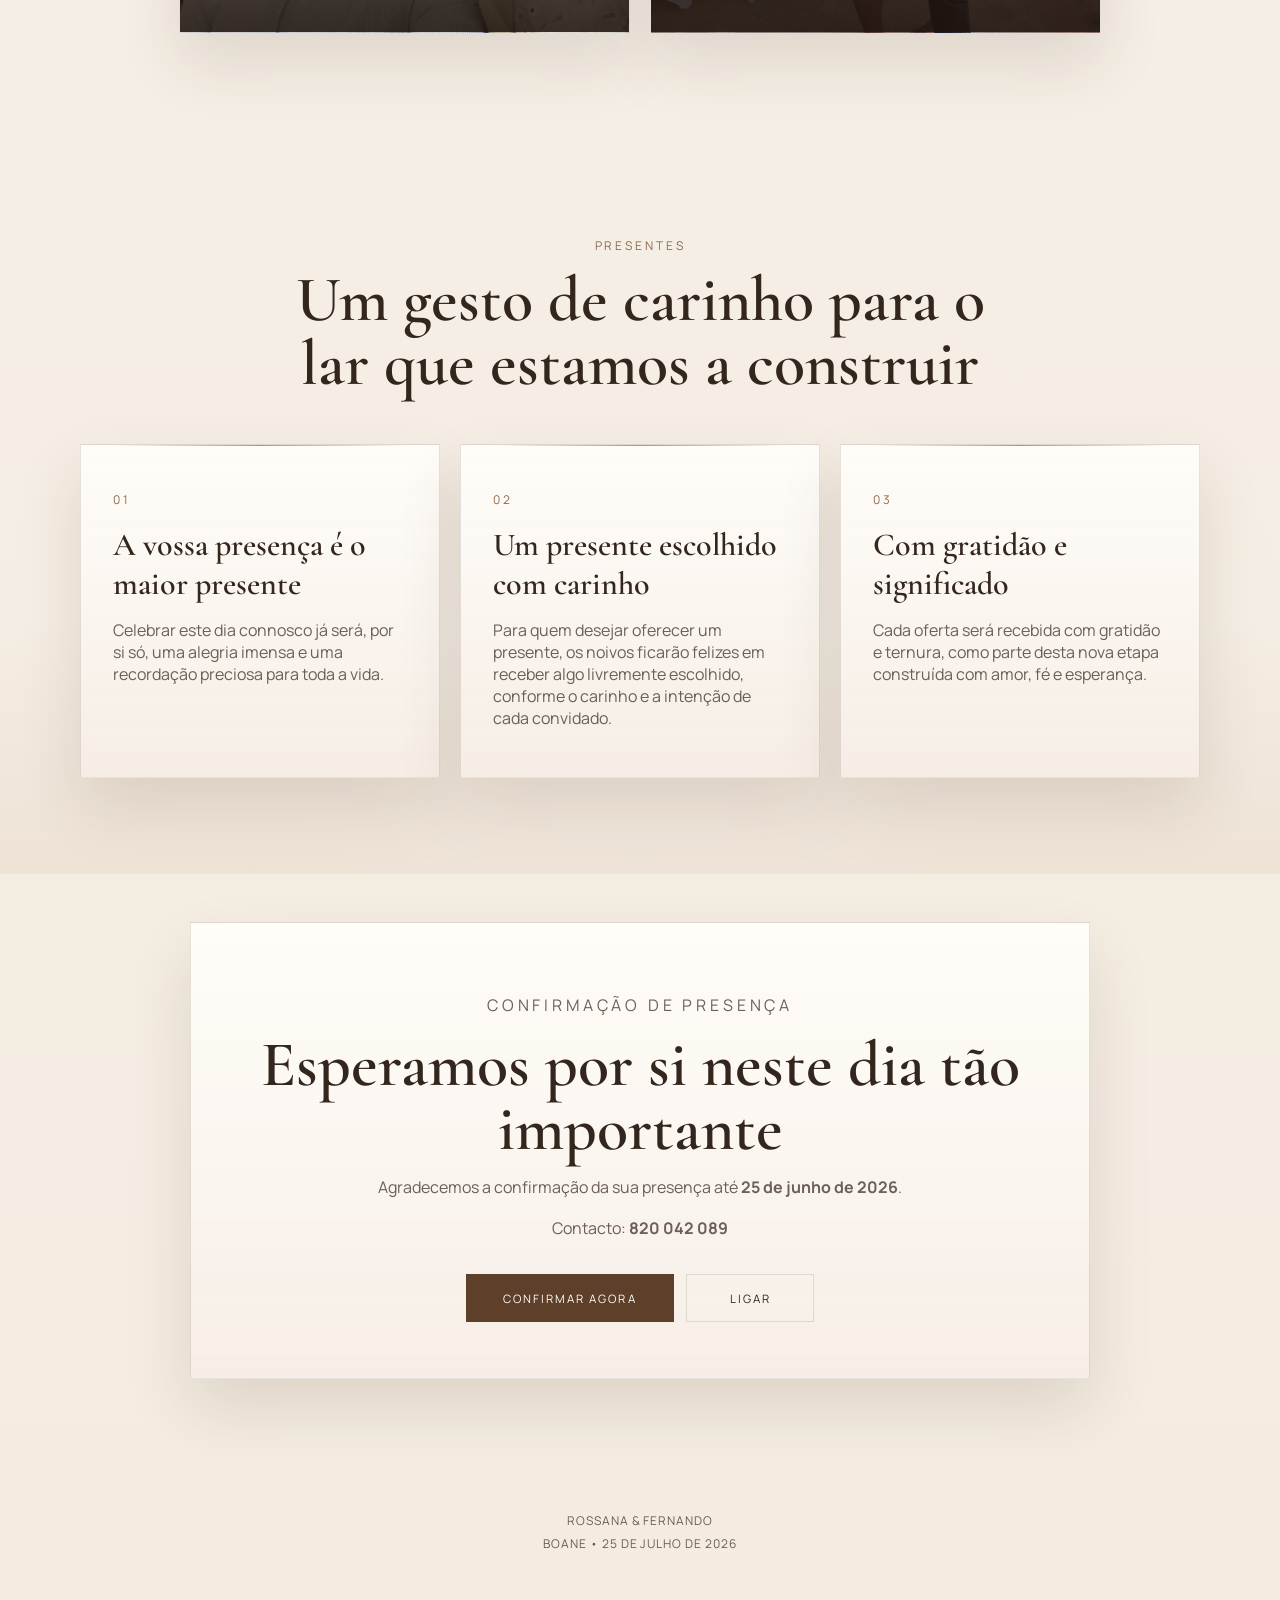
==== commit 4c7d573b: "actualizacao dos nomes" ====
--- a/index.html
+++ b/index.html
@@ -3,10 +3,10 @@
   <head>
     <meta charset="UTF-8" />
     <meta name="viewport" content="width=device-width, initial-scale=1.0" />
-    <title>Rossana & Fernando | Casamento</title>
+    <title>Casamento de  Fernando & Rossana </title>
     <meta
       name="description"
-      content="Convite de casamento de Rossana e Fernando. Celebre connosco em Boane no dia 25 de julho de 2026."
+      content="Convite de casamento de Fernando e Rossana. Celebre connosco em Boane no dia 25 de julho de 2026."
     />
     <link rel="preconnect" href="https://fonts.googleapis.com" />
     <link rel="preconnect" href="https://fonts.gstatic.com" crossorigin />
@@ -19,7 +19,7 @@
   <body>
     <header class="site-header">
       <nav class="nav">
-        <a class="brand" href="#top">R&F</a>
+        <a class="brand" href="#top">F&R</a>
         <button
           class="nav-toggle"
           type="button"
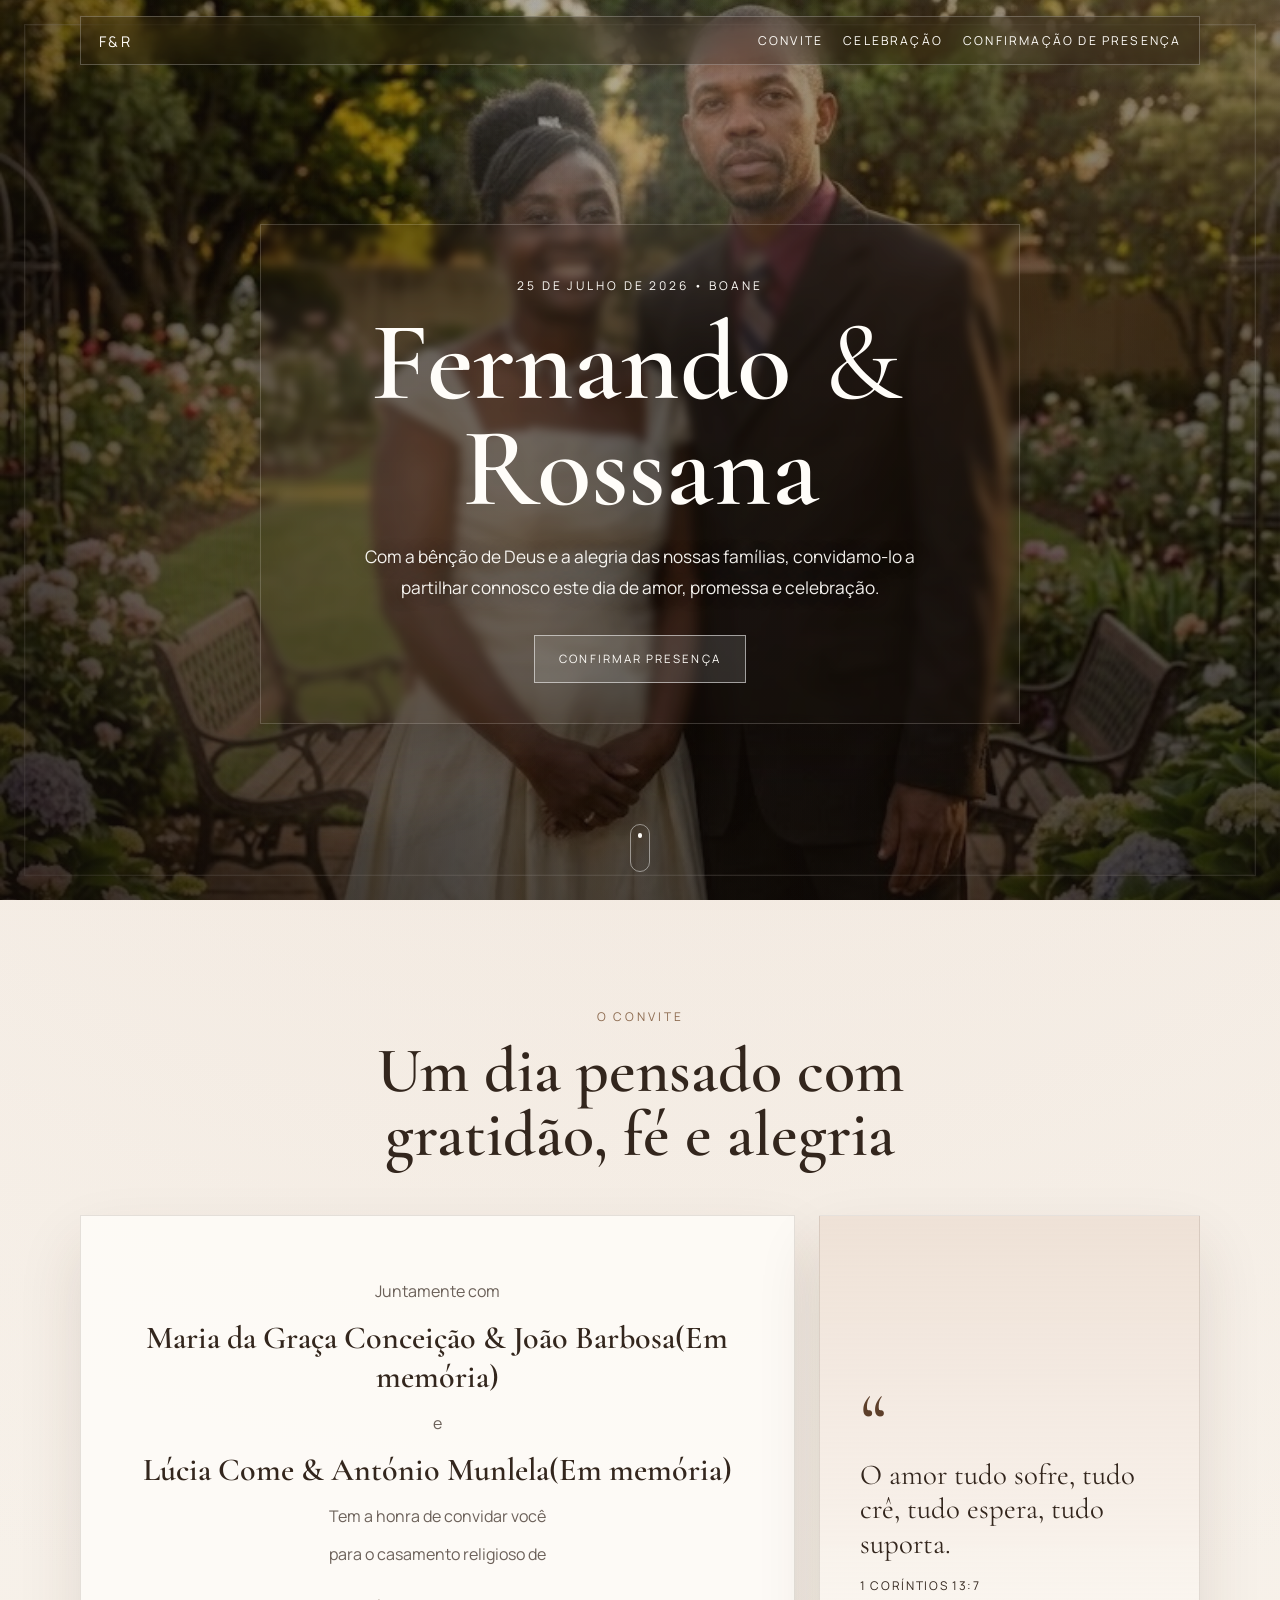
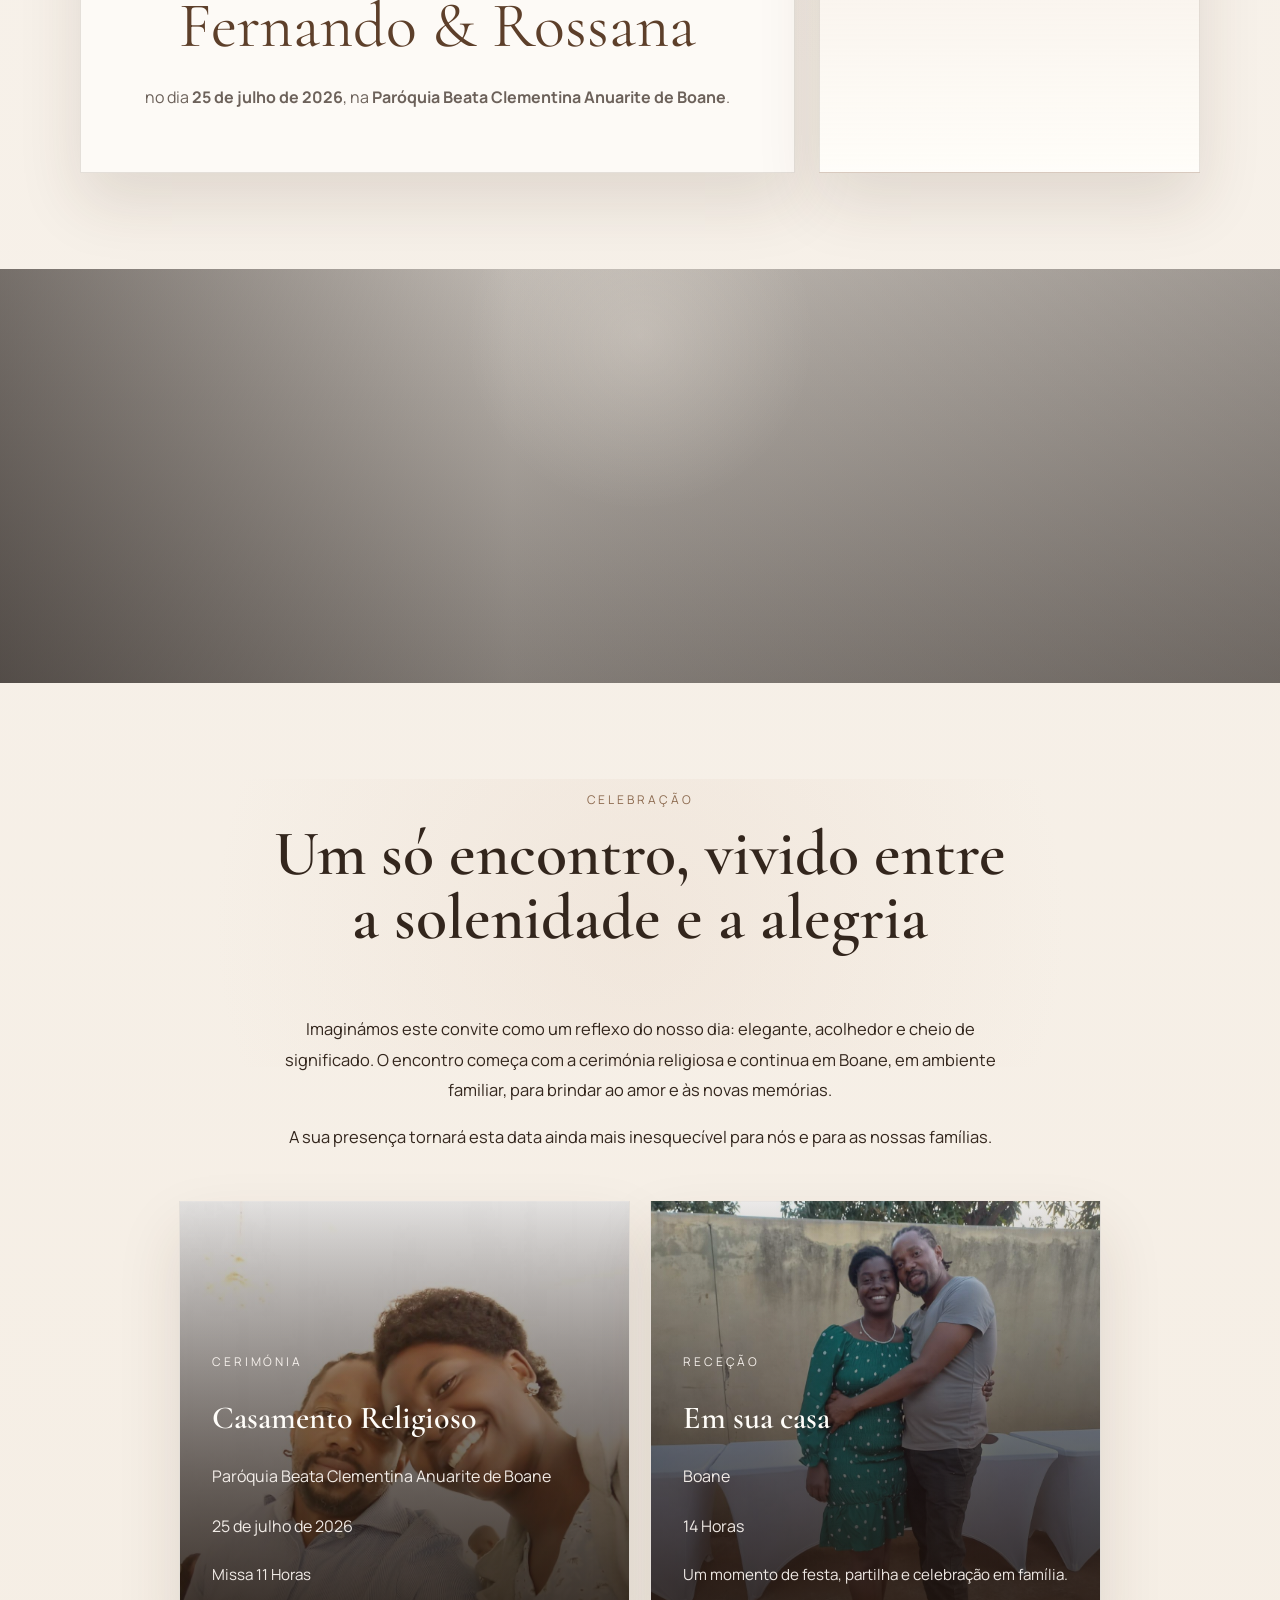
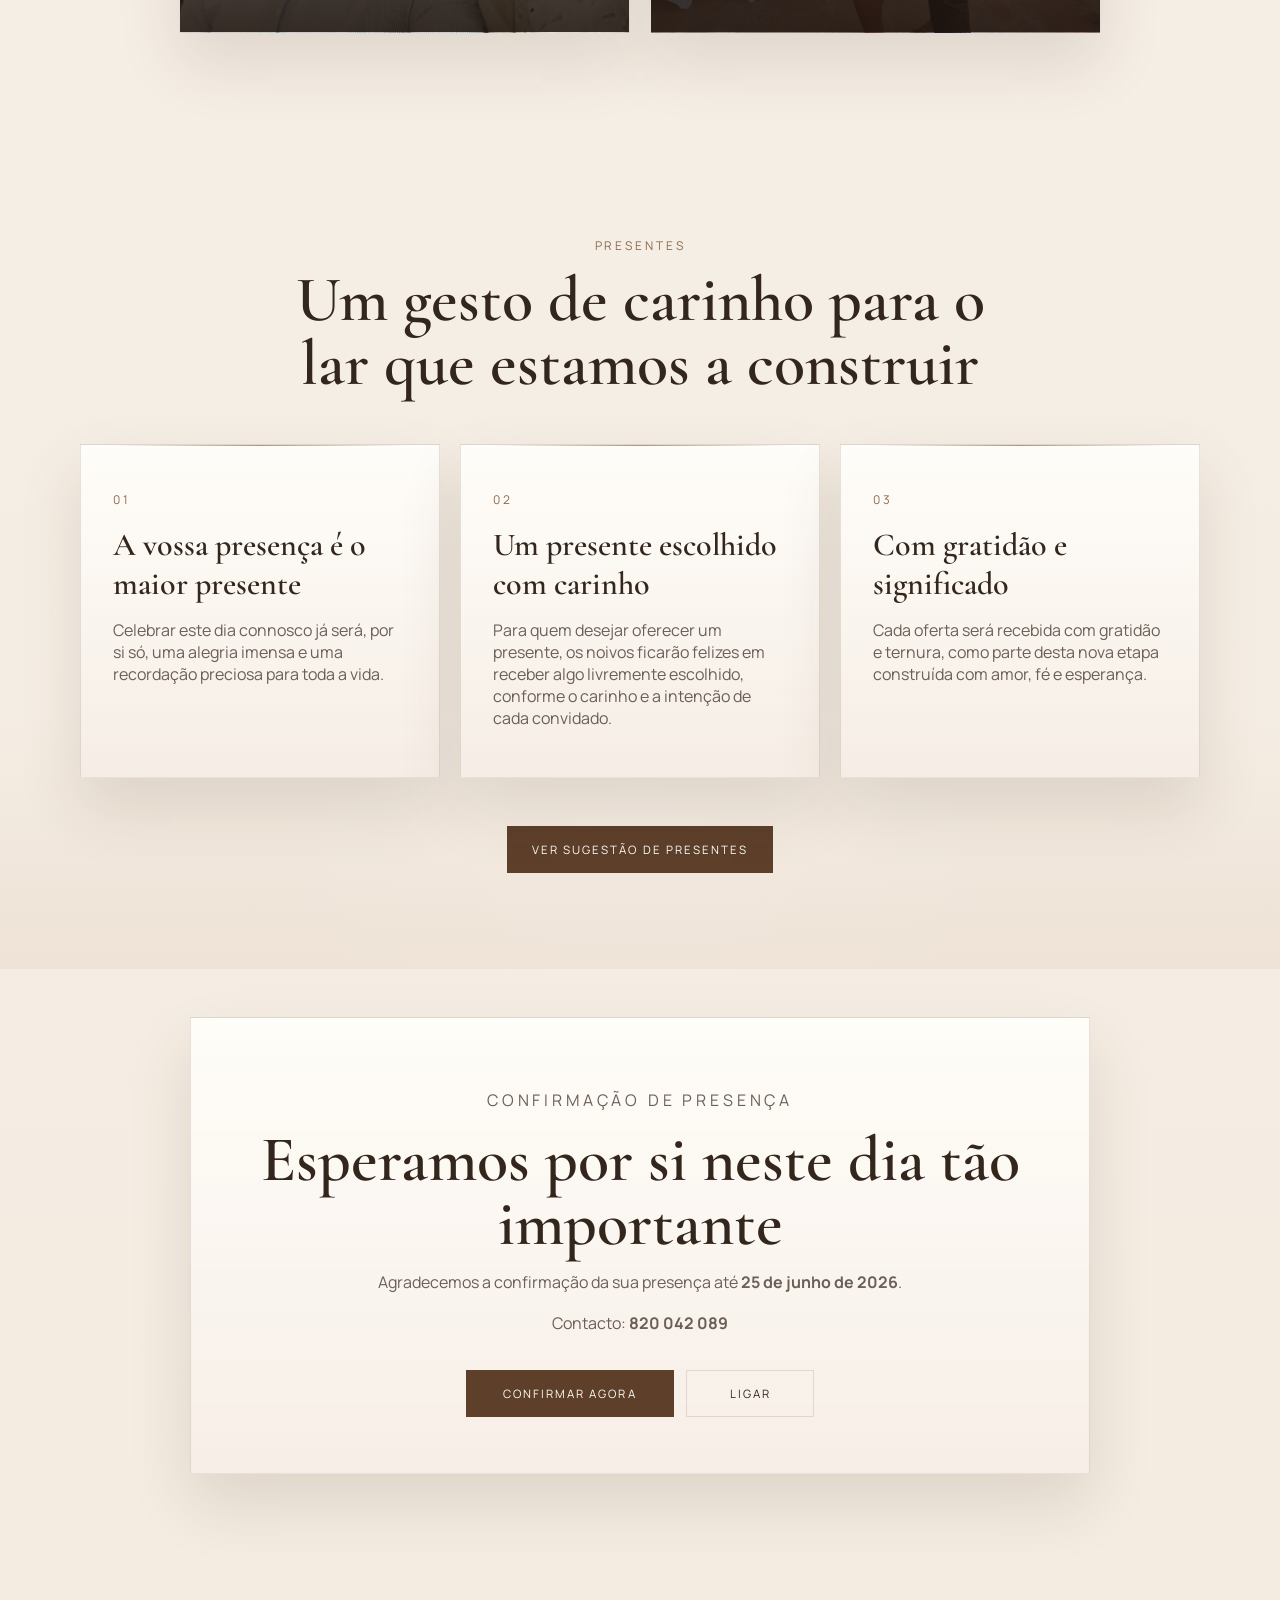
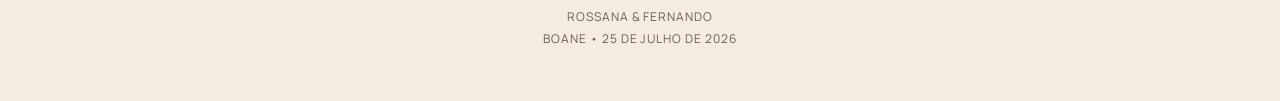
==== commit 1abfe758: "actualizacoes" ====
--- a/index.html
+++ b/index.html
@@ -1,198 +1,193 @@
 <!DOCTYPE html>
 <html lang="pt">
-  <head>
-    <meta charset="UTF-8" />
-    <meta name="viewport" content="width=device-width, initial-scale=1.0" />
-    <title>Casamento de  Fernando & Rossana </title>
-    <meta
-      name="description"
-      content="Convite de casamento de Fernando e Rossana. Celebre connosco em Boane no dia 25 de julho de 2026."
-    />
-    <link rel="preconnect" href="https://fonts.googleapis.com" />
-    <link rel="preconnect" href="https://fonts.gstatic.com" crossorigin />
-    <link
-      href="https://fonts.googleapis.com/css2?family=Cormorant+Garamond:wght@400;500;600;700&family=Manrope:wght@400;500;600&display=swap"
-      rel="stylesheet"
-    />
-    <link rel="stylesheet" href="./styles.css" />
-  </head>
-  <body>
-    <header class="site-header">
-      <nav class="nav">
-        <a class="brand" href="#top">F&R</a>
-        <button
-          class="nav-toggle"
-          type="button"
-          aria-expanded="false"
-          aria-controls="nav-links"
-          aria-label="Abrir menu"
-        >
-          <span></span>
-          <span></span>
-        </button>
-        <div class="nav-links" id="nav-links">
-          <a href="#convite">Convite</a>
-          <a href="#celebracao">Celebração</a>
-          <a href="#rsvp">Confirmação de Presença</a>
+
+<head>
+  <meta charset="UTF-8" />
+  <meta name="viewport" content="width=device-width, initial-scale=1.0" />
+  <title>Casamento de Fernando & Rossana </title>
+  <meta name="description"
+    content="Convite de casamento de Fernando e Rossana. Celebre connosco em Boane no dia 25 de julho de 2026." />
+  <link rel="preconnect" href="https://fonts.googleapis.com" />
+  <link rel="preconnect" href="https://fonts.gstatic.com" crossorigin />
+  <link
+    href="https://fonts.googleapis.com/css2?family=Cormorant+Garamond:wght@400;500;600;700&family=Manrope:wght@400;500;600&display=swap"
+    rel="stylesheet" />
+  <link rel="stylesheet" href="./styles.css" />
+</head>
+
+<body>
+  <header class="site-header">
+    <nav class="nav">
+      <a class="brand" href="#top">F&R</a>
+      <button class="nav-toggle" type="button" aria-expanded="false" aria-controls="nav-links" aria-label="Abrir menu">
+        <span></span>
+        <span></span>
+      </button>
+      <div class="nav-links" id="nav-links">
+        <a href="#convite">Convite</a>
+        <a href="#celebracao">Celebração</a>
+        <a href="#rsvp">Confirmação de Presença</a>
+      </div>
+    </nav>
+  </header>
+
+  <main id="top">
+    <section class="hero">
+      <div class="hero-overlay"></div>
+      <div class="hero-content reveal">
+        <p class="eyebrow">25 de Julho de 2026 • Boane</p>
+        <h1>Fernando <span>&</span> Rossana</h1>
+        <p class="hero-copy">
+          Com a bênção de Deus e a alegria das nossas famílias, convidamo-lo a
+          partilhar connosco este dia de amor, promessa e celebração.
+        </p>
+        <a class="hero-link" href="#rsvp">Confirmar Presença</a>
+      </div>
+      <a class="scroll-indicator" href="#convite" aria-label="Descer">
+        <span></span>
+      </a>
+    </section>
+
+    <section class="invitation section" id="convite">
+      <div class="section-heading reveal">
+        <p class="kicker">O convite</p>
+        <h2>Um dia pensado com gratidão, fé e alegria</h2>
+      </div>
+      <div class="invitation-grid">
+        <article class="invitation-card reveal">
+          <p class="invitation-intro">Juntamente com</p>
+          <h3>Maria da Graça Conceição & João Barbosa(Em memória)</h3>
+          <p class="invitation-detail">e</p>
+          <h3>Lúcia Come & António Munlela(Em memória)</h3>
+          <div class="guest-line-block">
+            <p class="invitation-copy">Tem a honra de convidar você</p>
+            <p class="invitation-copy">para o casamento religioso de</p>
+          </div>
+          <p class="invitation-names">Fernando &amp; Rossana</p>
+          <p class="invitation-copy">
+            no dia <strong>25 de julho de 2026</strong>, na
+            <strong>Paróquia Beata Clementina Anuarite de Boane</strong>.
+          </p>
+        </article>
+
+        <aside class="quote-card reveal">
+          <p class="quote-mark">“</p>
+          <p class="quote-text">
+            O amor tudo sofre, tudo crê, tudo espera, tudo suporta.
+          </p>
+          <p class="quote-source">1 Coríntios 13:7</p>
+        </aside>
+      </div>
+    </section>
+
+    <section class="parallax-band" aria-hidden="true">
+      <div class="parallax-overlay"></div>
+    </section>
+
+    <section class="celebration section" id="celebracao">
+      <div class="section-heading reveal">
+        <p class="kicker">Celebração</p>
+        <h2>Um só encontro, vivido entre a solenidade e a alegria</h2>
+      </div>
+
+      <div class="celebration-shell">
+        <div class="story-copy reveal">
+          <p>
+            Imaginámos este convite como um reflexo do nosso dia: elegante,
+            acolhedor e cheio de significado. O encontro começa com a
+            cerimónia religiosa e continua em Boane, em ambiente familiar,
+            para brindar ao amor e às novas memórias.
+          </p>
+          <p>
+            A sua presença tornará esta data ainda mais inesquecível para nós
+            e para as nossas famílias.
+          </p>
         </div>
-      </nav>
-    </header>
 
-    <main id="top">
-      <section class="hero">
-        <div class="hero-overlay"></div>
-        <div class="hero-content reveal">
-          <p class="eyebrow">25 de Julho de 2026 • Boane</p>
-          <h1>Fernando <span>&</span> Rossana</h1>
-          <p class="hero-copy">
-            Com a bênção de Deus e a alegria das nossas famílias, convidamo-lo a
-            partilhar connosco este dia de amor, promessa e celebração.
-          </p>
-          <a class="hero-link" href="#rsvp">Confirmar Presença</a>
-        </div>
-        <a class="scroll-indicator" href="#convite" aria-label="Descer">
-          <span></span>
-        </a>
-      </section>
-
-      <section class="invitation section" id="convite">
-        <div class="section-heading reveal">
-          <p class="kicker">O convite</p>
-          <h2>Um dia pensado com gratidão, fé e alegria</h2>
-        </div>
-        <div class="invitation-grid">
-          <article class="invitation-card reveal">
-            <p class="invitation-intro">Juntamente com</p>
-            <h3>Maria da Graça Conceição & João Barbosa(Em memória)</h3>
-            <p class="invitation-detail">e</p>
-            <h3>Lúcia Come & António Munlela(Em memória)</h3>
-            <div class="guest-line-block">
-              <p class="invitation-copy">Tem a honra de convidar você</p>
-              <p class="invitation-copy">para o casamento religioso de</p>
-            </div>
-            <p class="invitation-names">Fernando &amp; Rossana</p>
-            <p class="invitation-copy">
-              no dia <strong>25 de julho de 2026</strong>, na
-              <strong>Paróquia Beata Clementina Anuarite de Boane</strong>.
-            </p>
+        <div class="details-grid">
+          <article class="detail-card detail-card-photo detail-card-ceremony reveal">
+            <p class="detail-label">Cerimónia</p>
+            <h3>Casamento Religioso</h3>
+            <p>Paróquia Beata Clementina Anuarite de Boane</p>
+            <p class="detail-meta">25 de julho de 2026</p>
+            <p class="detail-footnote">Missa 11 Horas</p>
           </article>
 
-          <aside class="quote-card reveal">
-            <p class="quote-mark">“</p>
-            <p class="quote-text">
-              O amor tudo sofre, tudo crê, tudo espera, tudo suporta.
-            </p>
-            <p class="quote-source">1 Coríntios 13:7</p>
-          </aside>
-        </div>
-      </section>
-
-      <section class="parallax-band" aria-hidden="true">
-        <div class="parallax-overlay"></div>
-      </section>
-
-      <section class="celebration section" id="celebracao">
-        <div class="section-heading reveal">
-          <p class="kicker">Celebração</p>
-          <h2>Um só encontro, vivido entre a solenidade e a alegria</h2>
-        </div>
-
-        <div class="celebration-shell">
-          <div class="story-copy reveal">
-            <p>
-              Imaginámos este convite como um reflexo do nosso dia: elegante,
-              acolhedor e cheio de significado. O encontro começa com a
-              cerimónia religiosa e continua em Boane, em ambiente familiar,
-              para brindar ao amor e às novas memórias.
-            </p>
-            <p>
-              A sua presença tornará esta data ainda mais inesquecível para nós
-              e para as nossas famílias.
-            </p>
-          </div>
-
-          <div class="details-grid">
-            <article class="detail-card detail-card-photo detail-card-ceremony reveal">
-              <p class="detail-label">Cerimónia</p>
-              <h3>Casamento Religioso</h3>
-              <p>Paróquia Beata Clementina Anuarite de Boane</p>
-              <p class="detail-meta">25 de julho de 2026</p>
-              <p class="detail-footnote">Missa 11 Horas</p>
-            </article>
-
-            <article class="detail-card detail-card-photo detail-card-reception reveal">
-              <p class="detail-label">Receção</p>
-              <h3>Em sua casa</h3>
-              <p>Boane</p>
-              <p class="detail-meta">14 Horas</p>
-              <p class="detail-footnote">
-                Um momento de festa, partilha e celebração em família.
-              </p>
-            </article>
-          </div>
-        </div>
-      </section>
-
-      <section class="schedule section">
-        <div class="section-heading reveal">
-          <p class="kicker">Presentes</p>
-          <h2>Um gesto de carinho para o lar que estamos a construir</h2>
-        </div>
-        <div class="schedule-grid">
-          <article class="schedule-item reveal">
-            <span class="schedule-index">01</span>
-            <h3>A vossa presença é o maior presente</h3>
-            <p>
-              Celebrar este dia connosco já será, por si só, uma alegria
-              imensa e uma recordação preciosa para toda a vida.
-            </p>
-          </article>
-          <article class="schedule-item reveal">
-            <span class="schedule-index">02</span>
-            <h3>Um presente escolhido com carinho</h3>
-            <p>
-              Para quem desejar oferecer um presente, os noivos ficarão
-              felizes em receber algo livremente escolhido, conforme o carinho
-              e a intenção de cada convidado.
-            </p>
-          </article>
-          <article class="schedule-item reveal">
-            <span class="schedule-index">03</span>
-            <h3>Com gratidão e significado</h3>
-            <p>
-              Cada oferta será recebida com gratidão e ternura, como parte
-              desta nova etapa construída com amor, fé e esperança.
+          <article class="detail-card detail-card-photo detail-card-reception reveal">
+            <p class="detail-label">Receção</p>
+            <h3>Em sua casa</h3>
+            <p>Boane</p>
+            <p class="detail-meta">14 Horas</p>
+            <p class="detail-footnote">
+              Um momento de festa, partilha e celebração em família.
             </p>
           </article>
         </div>
-      </section>
+      </div>
+    </section>
 
-      <section class="rsvp section" id="rsvp">
-        <div class="rsvp-shell reveal">
-          <p class="kicker">Confirmação de Presença</p>
-          <h2>Esperamos por si neste dia tão importante</h2>
+    <section class="schedule section">
+      <div class="section-heading reveal">
+        <p class="kicker">Presentes</p>
+        <h2>Um gesto de carinho para o lar que estamos a construir</h2>
+      </div>
+      <div class="schedule-grid">
+        <article class="schedule-item reveal">
+          <span class="schedule-index">01</span>
+          <h3>A vossa presença é o maior presente</h3>
           <p>
-            Agradecemos a confirmação da sua presença até
-            <strong>25 de junho de 2026</strong>.
+            Celebrar este dia connosco já será, por si só, uma alegria
+            imensa e uma recordação preciosa para toda a vida.
           </p>
-          <p class="rsvp-contact">Contacto: <strong>820 042 089</strong></p>
-          <div class="rsvp-actions">
-            <a
-              class="primary-link"
-              href="https://wa.me/258820042089?text=Ol%C3%A1%21%20Com%20muito%20carinho%2C%20gostaria%20de%20confirmar%20a%20minha%20presen%C3%A7a%20e%20partilhar%20a%20alegria%20deste%20dia%20t%C3%A3o%20especial.%20"
-              >Confirmar agora</a
-            >
-            <a class="secondary-link" href="tel:+258820042089">Ligar</a>
-          </div>
+        </article>
+        <article class="schedule-item reveal">
+          <span class="schedule-index">02</span>
+          <h3>Um presente escolhido com carinho</h3>
+          <p>
+            Para quem desejar oferecer um presente, os noivos ficarão
+            felizes em receber algo livremente escolhido, conforme o carinho
+            e a intenção de cada convidado.
+          </p>
+        </article>
+        <article class="schedule-item reveal">
+          <span class="schedule-index">03</span>
+          <h3>Com gratidão e significado</h3>
+          <p>
+            Cada oferta será recebida com gratidão e ternura, como parte
+            desta nova etapa construída com amor, fé e esperança.
+          </p>
+        </article>
+      </div>
+      <div class="gifts-cta reveal" style="text-align: center; margin-top: 3rem;">
+        <a class="primary-link" href="./presentes.html">Ver Sugestão de Presentes</a>
+      </div>
+    </section>
+
+    <section class="rsvp section" id="rsvp">
+      <div class="rsvp-shell reveal">
+        <p class="kicker">Confirmação de Presença</p>
+        <h2>Esperamos por si neste dia tão importante</h2>
+        <p>
+          Agradecemos a confirmação da sua presença até
+          <strong>25 de junho de 2026</strong>.
+        </p>
+        <p class="rsvp-contact">Contacto: <strong>820 042 089</strong></p>
+        <div class="rsvp-actions">
+          <a class="primary-link"
+            href="https://wa.me/258820042089?text=Ol%C3%A1%21%20Com%20muito%20carinho%2C%20gostaria%20de%20confirmar%20a%20minha%20presen%C3%A7a%20e%20partilhar%20a%20alegria%20deste%20dia%20t%C3%A3o%20especial.%20">Confirmar
+            agora</a>
+          <a class="secondary-link" href="tel:+258820042089">Ligar</a>
         </div>
-      </section>
-    </main>
+      </div>
+    </section>
+  </main>
 
-    <footer class="site-footer">
-      <p>Rossana &amp; Fernando</p>
-      <p>Boane • 25 de julho de 2026</p>
-    </footer>
+  <footer class="site-footer">
+    <p>Rossana &amp; Fernando</p>
+    <p>Boane • 25 de julho de 2026</p>
+  </footer>
 
-    <script src="./script.js"></script>
-  </body>
-</html>
+  <script src="./script.js"></script>
+</body>
+
+</html>
--- a/styles.css
+++ b/styles.css
@@ -9,17 +9,13 @@
   --accent-soft: #dec6b4;
   --white: #fffdf9;
   --shadow: 0 30px 60px rgba(63, 39, 23, 0.12);
-  --hero-image: linear-gradient(
-      180deg,
+  --hero-image: linear-gradient(180deg,
       rgba(22, 14, 9, 0.16) 0%,
-      rgba(22, 14, 9, 0.4) 100%
-    ),
+      rgba(22, 14, 9, 0.4) 100%),
     url("./image.png");
-  --parallax-image: linear-gradient(
-      180deg,
+  --parallax-image: linear-gradient(180deg,
       rgba(49, 29, 16, 0.22) 0%,
-      rgba(49, 29, 16, 0.22) 100%
-    ),
+      rgba(49, 29, 16, 0.22) 100%),
     url("./image2.png");
 }
 
@@ -447,7 +443,7 @@
     linear-gradient(180deg, rgba(27, 17, 10, 0.06), rgba(27, 17, 10, 0.78));
 }
 
-.detail-card-photo > * {
+.detail-card-photo>* {
   position: relative;
   z-index: 1;
 }
@@ -617,11 +613,13 @@
 }
 
 @keyframes float {
+
   0%,
   100% {
     transform: translate(-50%, 0);
     opacity: 0.9;
   }
+
   50% {
     transform: translate(-50%, 1rem);
     opacity: 0.35;
@@ -629,6 +627,7 @@
 }
 
 @media (max-width: 900px) {
+
   .invitation-grid,
   .details-grid,
   .schedule-grid {
@@ -821,3 +820,104 @@
     transition: none !important;
   }
 }
+
+/* Gifts Page Styles */
+.gifts-page {
+  padding-bottom: 6rem;
+}
+
+.gifts-grid {
+  display: grid;
+  grid-template-columns: repeat(auto-fill, minmax(280px, 1fr));
+  gap: 2rem;
+}
+
+.gift-category-title {
+  font-family: "Cormorant Garamond", serif;
+  font-size: 2.4rem;
+  color: var(--accent-deep);
+  margin-bottom: 1.5rem;
+  border-bottom: 1px solid var(--line);
+  padding-bottom: 0.5rem;
+}
+
+.gift-card {
+  background: var(--white);
+  border: 1px solid var(--line);
+  border-radius: 8px;
+  overflow: hidden;
+  box-shadow: 0 4px 12px rgba(63, 39, 23, 0.08);
+  transition: transform 200ms ease, box-shadow 200ms ease;
+  display: flex;
+  flex-direction: column;
+}
+
+.gift-card:hover {
+  transform: translateY(-4px);
+  box-shadow: 0 12px 24px rgba(63, 39, 23, 0.12);
+}
+
+.gift-card.is-reserved {
+  opacity: 0.6;
+  filter: grayscale(80%);
+  pointer-events: none;
+}
+
+.gift-image {
+  height: 220px;
+  background-size: cover;
+  background-position: center;
+  border-bottom: 1px solid var(--line);
+}
+
+.gift-content {
+  padding: 1.5rem;
+  display: flex;
+  flex-direction: column;
+  flex-grow: 1;
+  justify-content: space-between;
+}
+
+.gift-content h4 {
+  margin: 0 0 1.5rem 0;
+  font-size: 1.2rem;
+  color: var(--foreground);
+  font-family: "Cormorant Garamond", serif;
+}
+
+.btn-offer {
+  width: 100%;
+  padding: 0.8rem 1rem;
+  cursor: pointer;
+}
+
+button.disabled {
+  background: #d1c7bd;
+  border-color: #d1c7bd;
+  color: #fff;
+  cursor: not-allowed;
+}
+
+@media (max-width: 600px) {
+  .gifts-grid {
+    grid-template-columns: 1fr 1fr;
+    gap: 1rem;
+  }
+  .gift-image {
+    height: 120px;
+  }
+  .gift-category-title {
+    font-size: 1.8rem;
+  }
+  .gift-content {
+    padding: 1rem;
+  }
+  .gift-content h4 {
+    font-size: 1rem;
+    margin-bottom: 1rem;
+  }
+  .btn-offer {
+    padding: 0.6rem 0.5rem;
+    font-size: 0.65rem;
+  }
+}
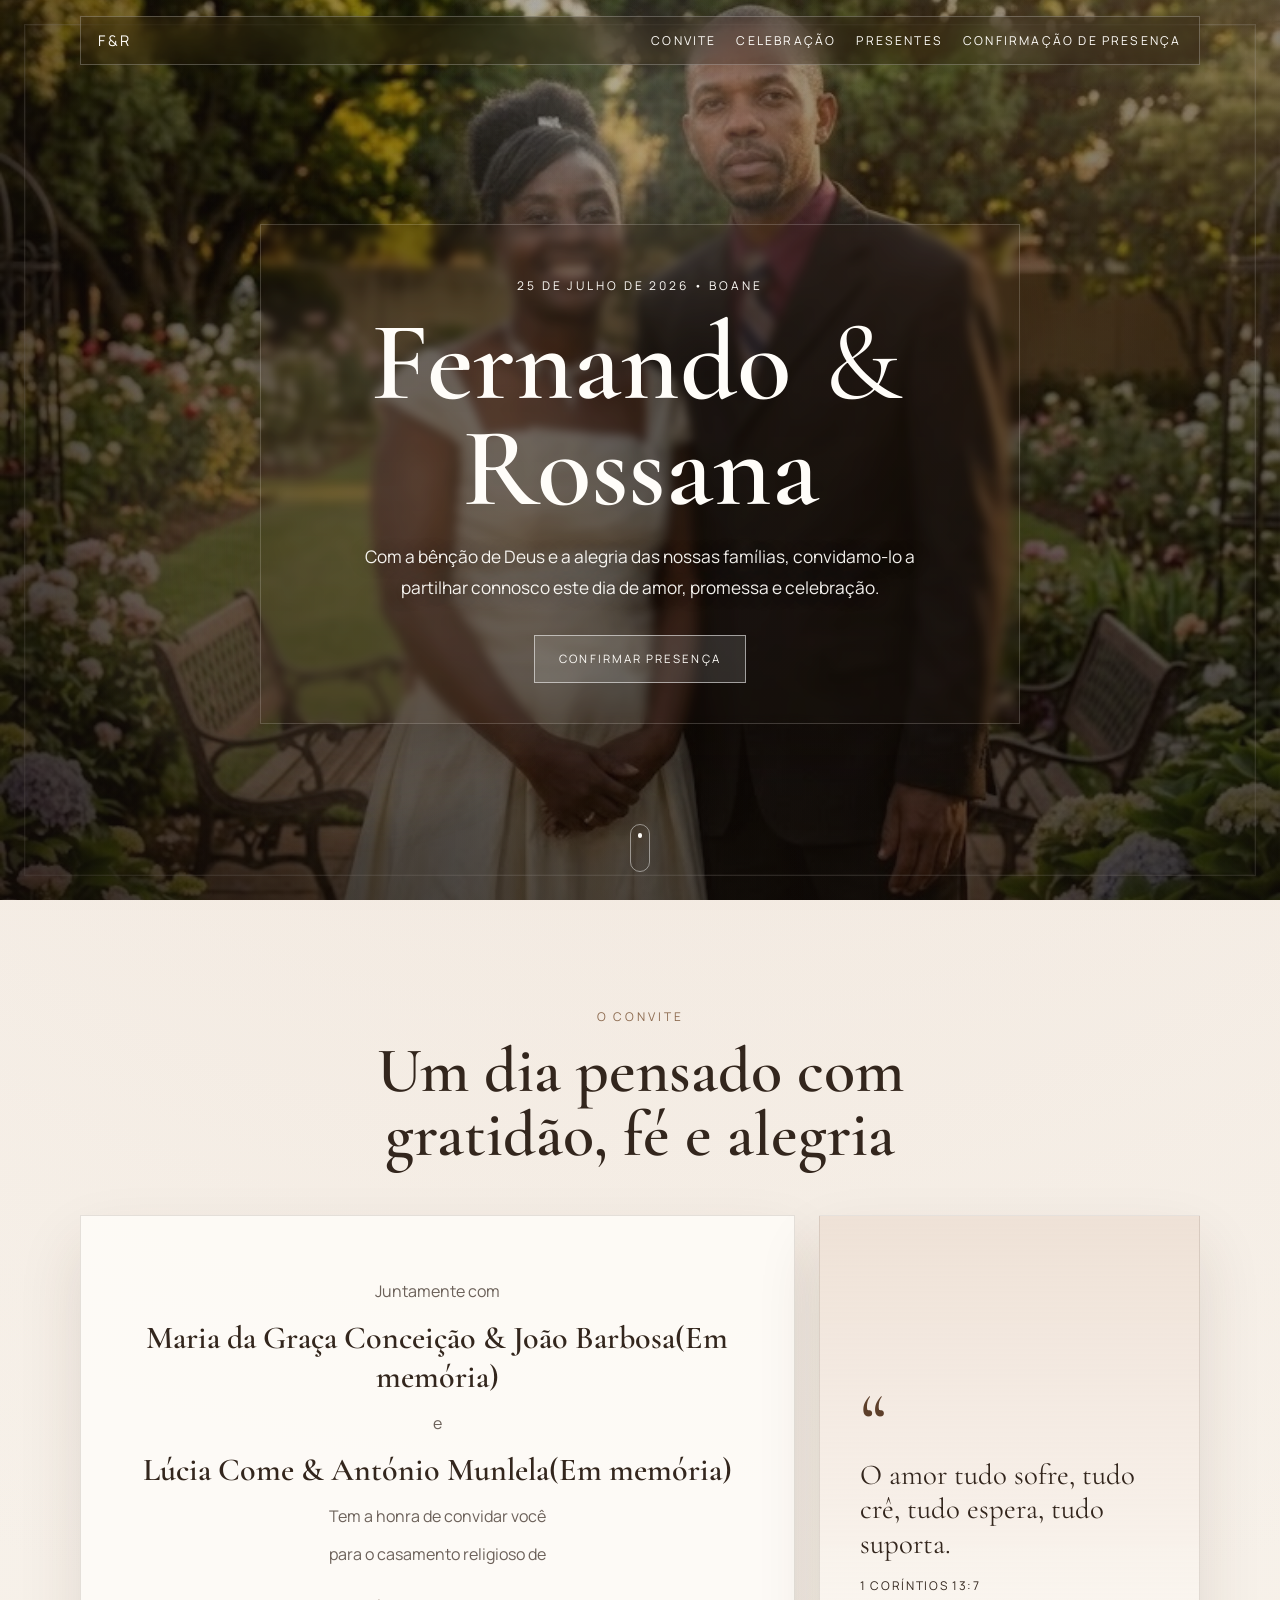
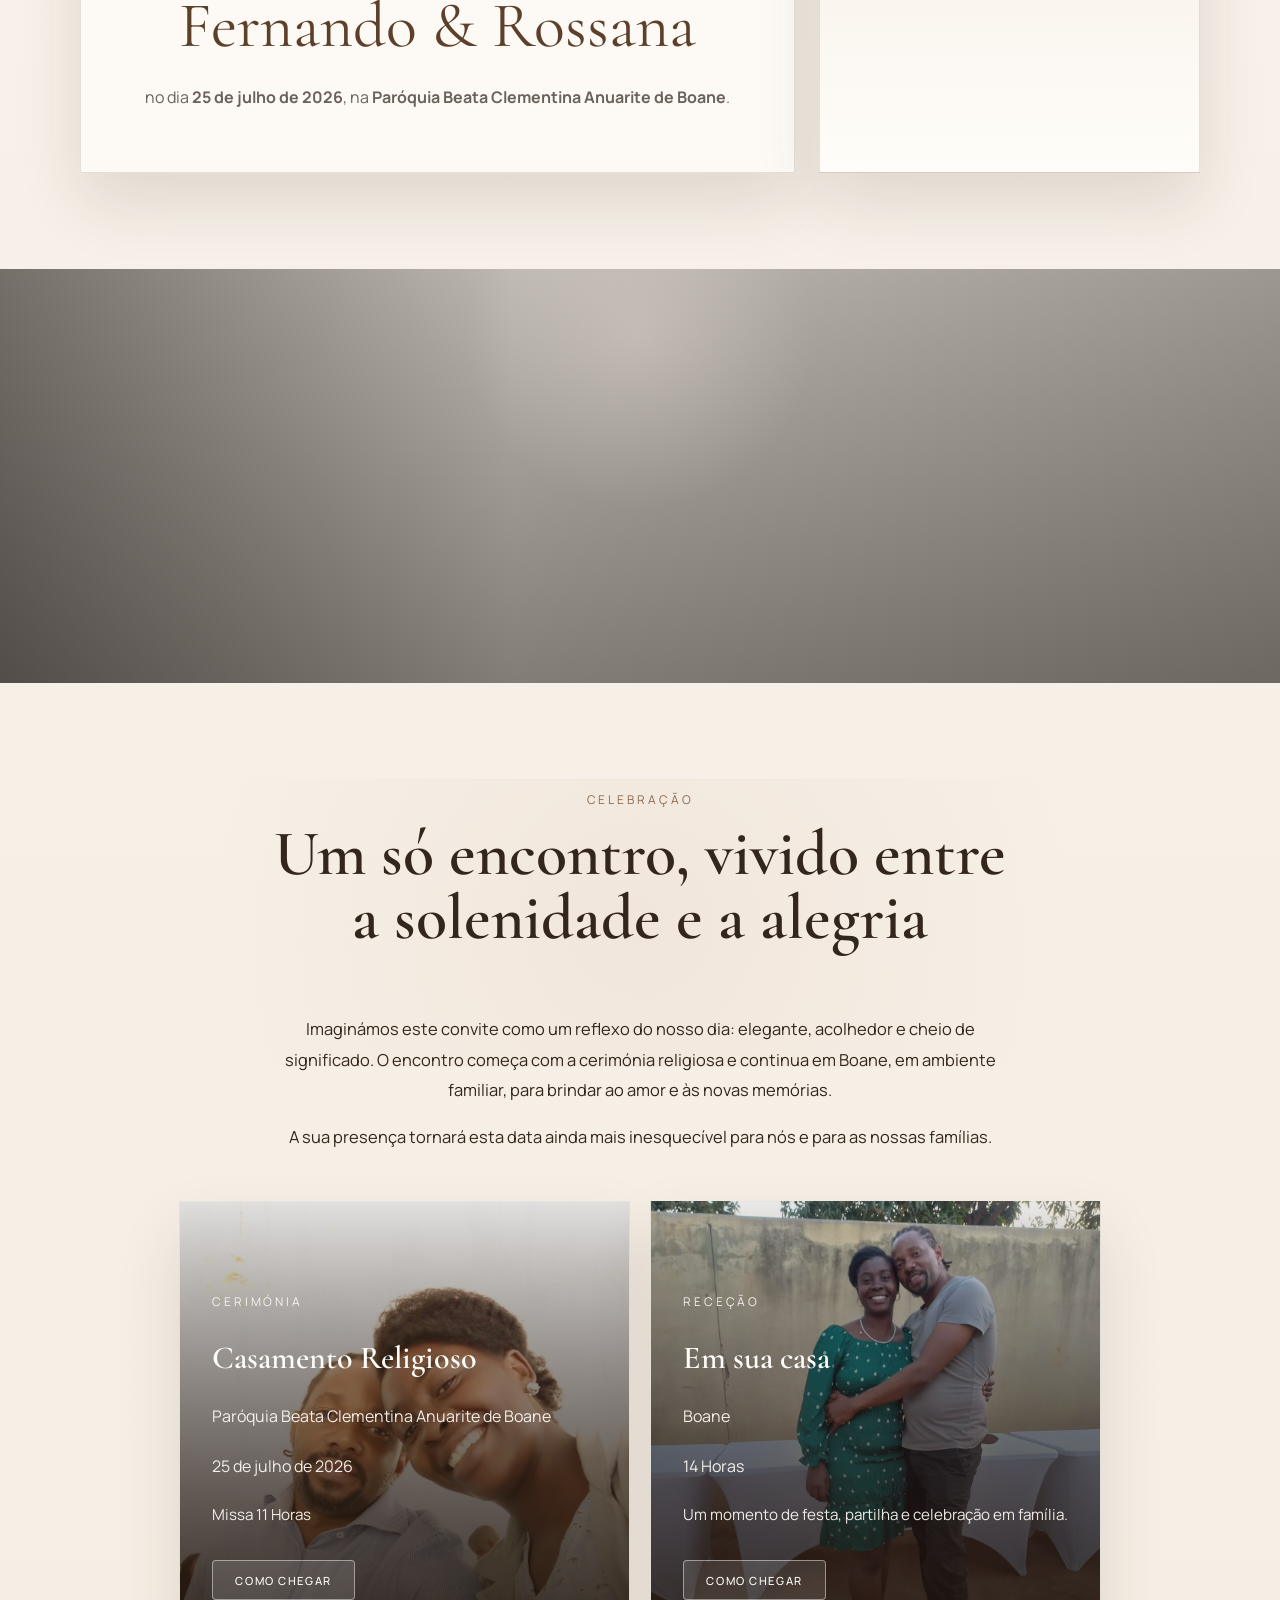
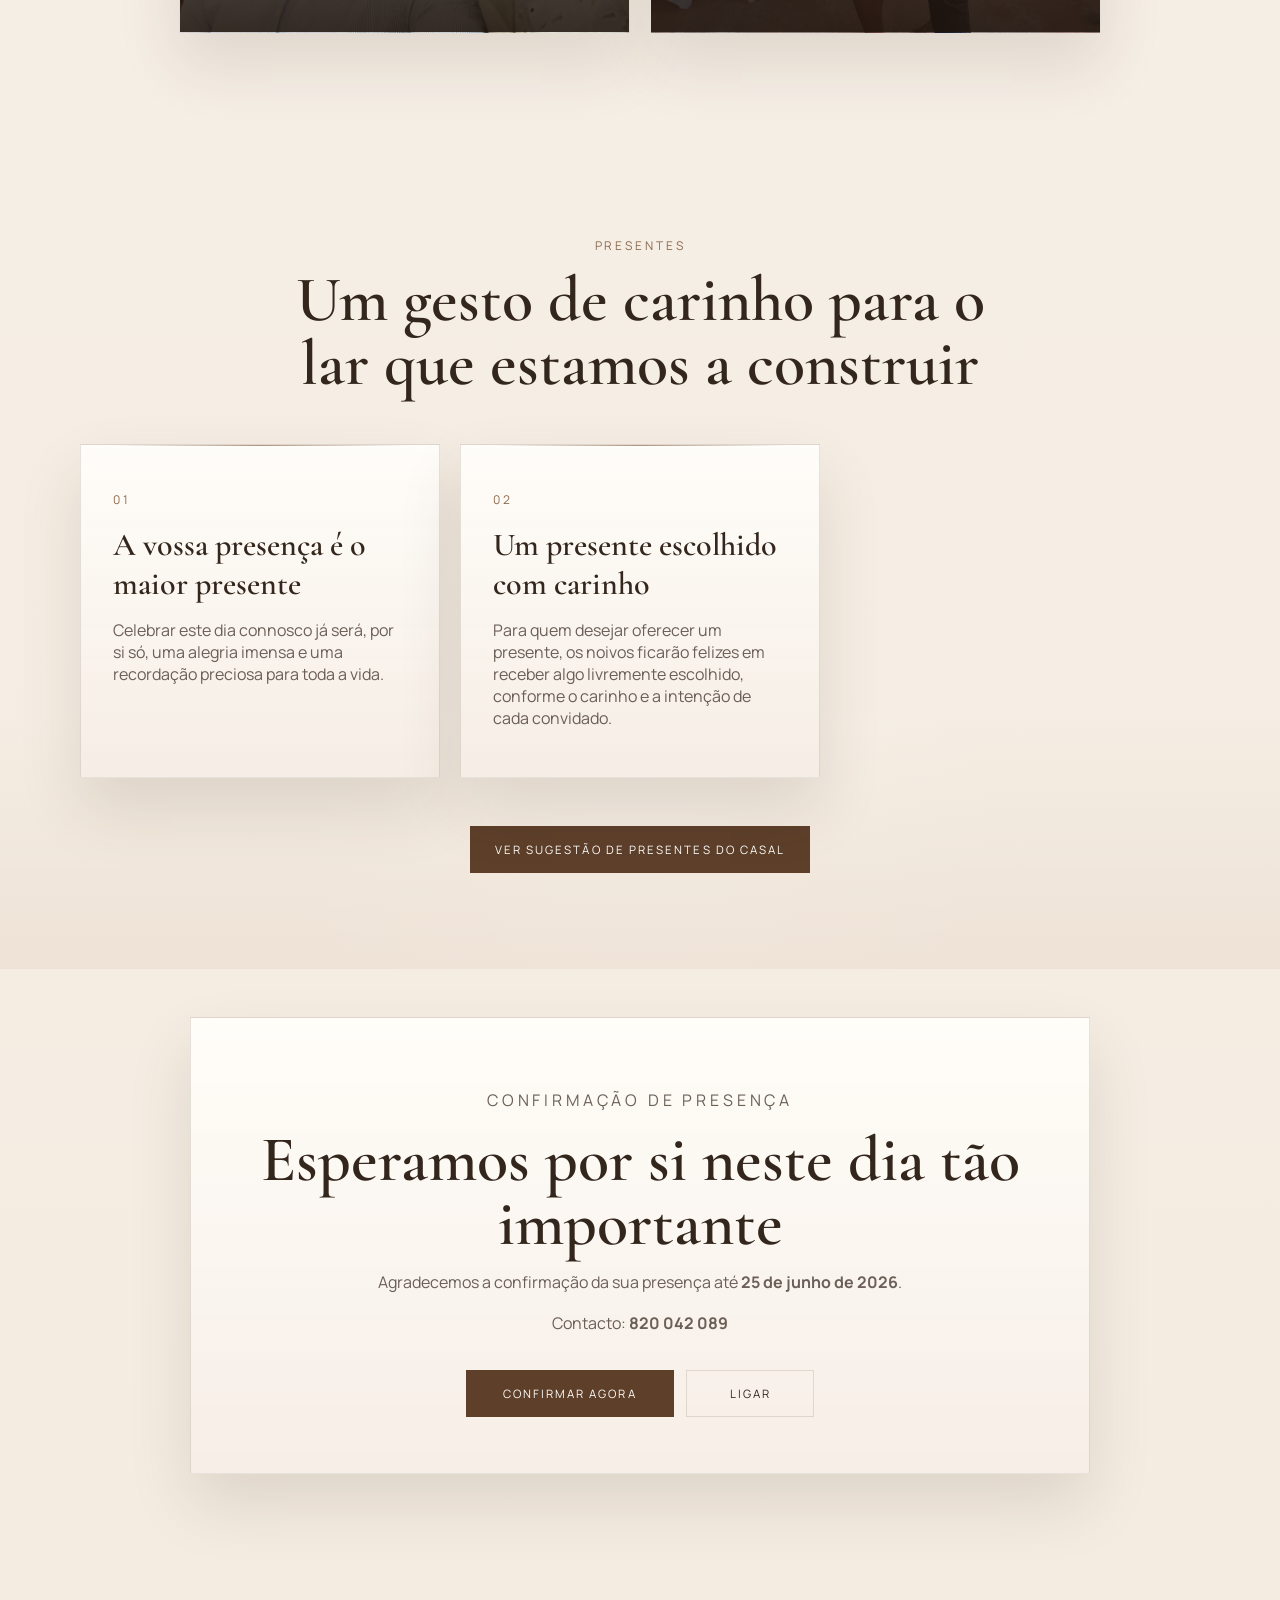
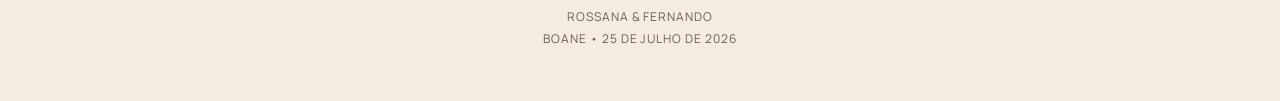
==== commit ee12bdc3: "actualizacao de imagens" ====
--- a/index.html
+++ b/index.html
@@ -26,6 +26,7 @@
       <div class="nav-links" id="nav-links">
         <a href="#convite">Convite</a>
         <a href="#celebracao">Celebração</a>
+        <a href="#presentes">Presentes</a>
         <a href="#rsvp">Confirmação de Presença</a>
       </div>
     </nav>
@@ -111,6 +112,7 @@
             <p>Paróquia Beata Clementina Anuarite de Boane</p>
             <p class="detail-meta">25 de julho de 2026</p>
             <p class="detail-footnote">Missa 11 Horas</p>
+            <a href="https://maps.google.com/?q=Paróquia+Beata+Clementina+Anuarite+de+Boane" target="_blank" rel="noopener" class="detail-map-link">Como Chegar</a>
           </article>
 
           <article class="detail-card detail-card-photo detail-card-reception reveal">
@@ -121,12 +123,13 @@
             <p class="detail-footnote">
               Um momento de festa, partilha e celebração em família.
             </p>
+            <a href="#" target="_blank" rel="noopener" class="detail-map-link">Como Chegar</a>
           </article>
         </div>
       </div>
     </section>
 
-    <section class="schedule section">
+    <section class="schedule section" id="presentes">
       <div class="section-heading reveal">
         <p class="kicker">Presentes</p>
         <h2>Um gesto de carinho para o lar que estamos a construir</h2>
@@ -149,17 +152,9 @@
             e a intenção de cada convidado.
           </p>
         </article>
-        <article class="schedule-item reveal">
-          <span class="schedule-index">03</span>
-          <h3>Com gratidão e significado</h3>
-          <p>
-            Cada oferta será recebida com gratidão e ternura, como parte
-            desta nova etapa construída com amor, fé e esperança.
-          </p>
-        </article>
       </div>
       <div class="gifts-cta reveal" style="text-align: center; margin-top: 3rem;">
-        <a class="primary-link" href="./presentes.html">Ver Sugestão de Presentes</a>
+        <a class="primary-link" href="./presentes.html">Ver Sugestão de Presentes do casal</a>
       </div>
     </section>
 
--- a/styles.css
+++ b/styles.css
@@ -448,6 +448,35 @@
   z-index: 1;
 }
 
+.detail-map-link {
+  display: inline-flex;
+  align-items: center;
+  justify-content: center;
+  margin-top: 1.25rem;
+  padding: 0.72rem 1.4rem;
+  border: 1px solid rgba(255, 255, 255, 0.45);
+  background: rgba(255, 255, 255, 0.12);
+  color: var(--white);
+  text-transform: uppercase;
+  letter-spacing: 0.14em;
+  font-size: 0.7rem;
+  border-radius: 4px;
+  transition: all 220ms ease;
+  width: fit-content;
+  z-index: 2;
+  font-weight: 500;
+}
+
+.detail-map-link:hover {
+  background: rgba(255, 255, 255, 0.28);
+  border-color: rgba(255, 255, 255, 0.85);
+  transform: translateY(-2px);
+}
+
+.detail-map-link:active {
+  transform: translateY(0);
+}
+
 .detail-card-ceremony {
   background-image:
     linear-gradient(180deg, rgba(36, 21, 12, 0.08), rgba(36, 21, 12, 0.44)),
@@ -850,6 +879,7 @@
   transition: transform 200ms ease, box-shadow 200ms ease;
   display: flex;
   flex-direction: column;
+  min-width: 0;
 }
 
 .gift-card:hover {
@@ -864,10 +894,18 @@
 }
 
 .gift-image {
-  height: 220px;
-  background-size: cover;
-  background-position: center;
+  height: 190px;
   border-bottom: 1px solid var(--line);
+  overflow: hidden;
+  background: #f8f2ea;
+  padding: 0.5rem;
+}
+
+.gift-image img {
+  width: 100%;
+  height: 100%;
+  object-fit: contain;
+  display: block;
 }
 
 .gift-content {
@@ -876,6 +914,7 @@
   flex-direction: column;
   flex-grow: 1;
   justify-content: space-between;
+  min-width: 0;
 }
 
 .gift-content h4 {
@@ -883,41 +922,81 @@
   font-size: 1.2rem;
   color: var(--foreground);
   font-family: "Cormorant Garamond", serif;
+  line-height: 1.15;
+  overflow-wrap: anywhere;
 }
 
 .btn-offer {
   width: 100%;
-  padding: 0.8rem 1rem;
+  min-width: 0;
+  padding: 0.82rem 0.9rem;
   cursor: pointer;
+  font-weight: 600;
+  letter-spacing: 0.08em;
+  text-transform: uppercase;
+  font-size: clamp(0.68rem, 1.4vw, 0.78rem);
+  line-height: 1.1;
+  white-space: nowrap;
+  transition: all 250ms ease;
+  border-radius: 4px;
+  background: var(--accent-deep);
+  border-color: var(--accent-deep);
+  color: var(--white);
+}
+
+.btn-offer:hover {
+  background: var(--accent);
+  border-color: var(--accent);
+  transform: translateY(-2px);
+  box-shadow: 0 4px 12px rgba(93, 63, 42, 0.3);
+}
+
+.btn-offer:active {
+  transform: translateY(0);
 }
 
 button.disabled {
-  background: #d1c7bd;
-  border-color: #d1c7bd;
-  color: #fff;
+  background: #c9b8a8;
+  border-color: #c9b8a8;
+  color: rgba(255, 255, 255, 0.7);
   cursor: not-allowed;
+  transform: none;
+  box-shadow: none;
 }
 
 @media (max-width: 600px) {
   .gifts-grid {
-    grid-template-columns: 1fr 1fr;
+    grid-template-columns: repeat(2, minmax(0, 1fr));
     gap: 1rem;
   }
+
   .gift-image {
-    height: 120px;
-  }
+    height: 110px;
+    padding: 0.35rem;
+  }
+
   .gift-category-title {
     font-size: 1.8rem;
   }
+
   .gift-content {
     padding: 1rem;
   }
+
   .gift-content h4 {
     font-size: 1rem;
     margin-bottom: 1rem;
   }
+
   .btn-offer {
-    padding: 0.6rem 0.5rem;
-    font-size: 0.65rem;
-  }
-}+    padding: 0.65rem 0.45rem;
+    font-size: 0.66rem;
+    letter-spacing: 0.06em;
+  }
+}
+
+@media (max-width: 480px) {
+  .gift-image {
+    height: 100px;
+  }
+}
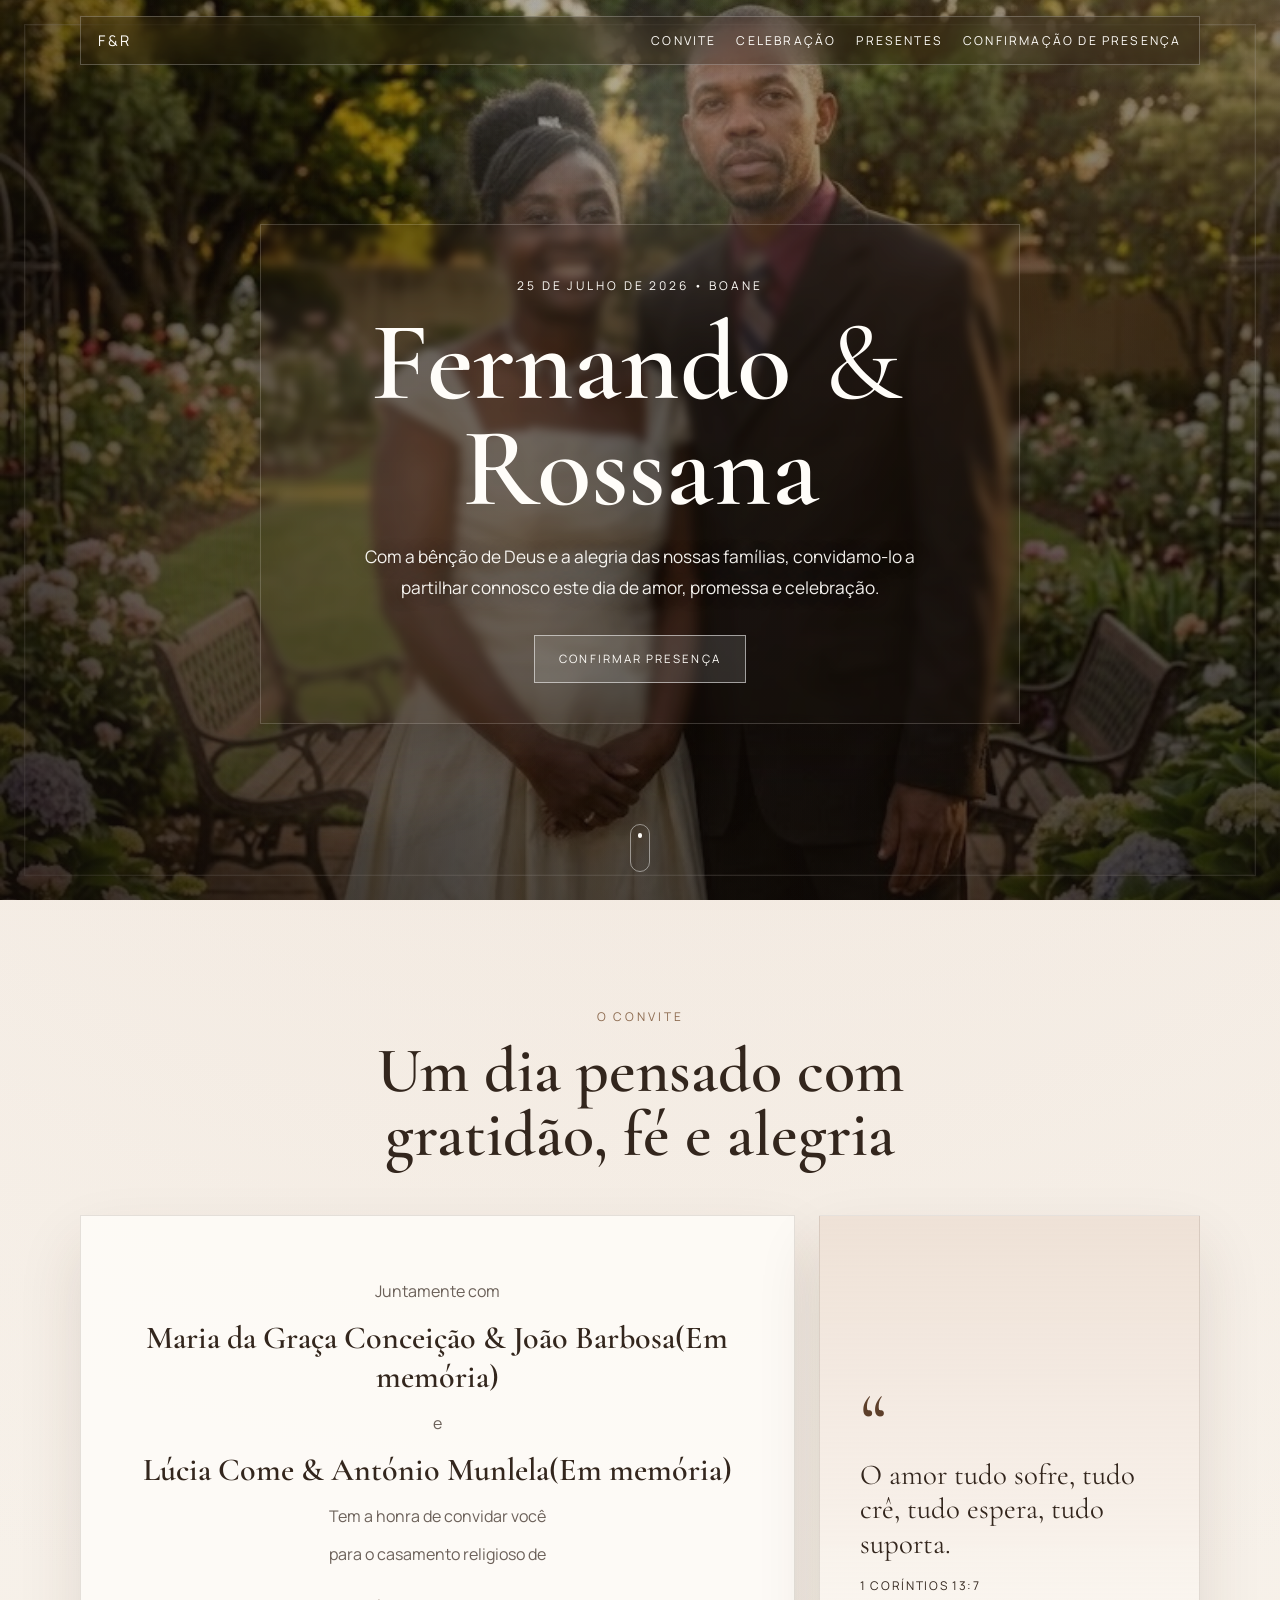
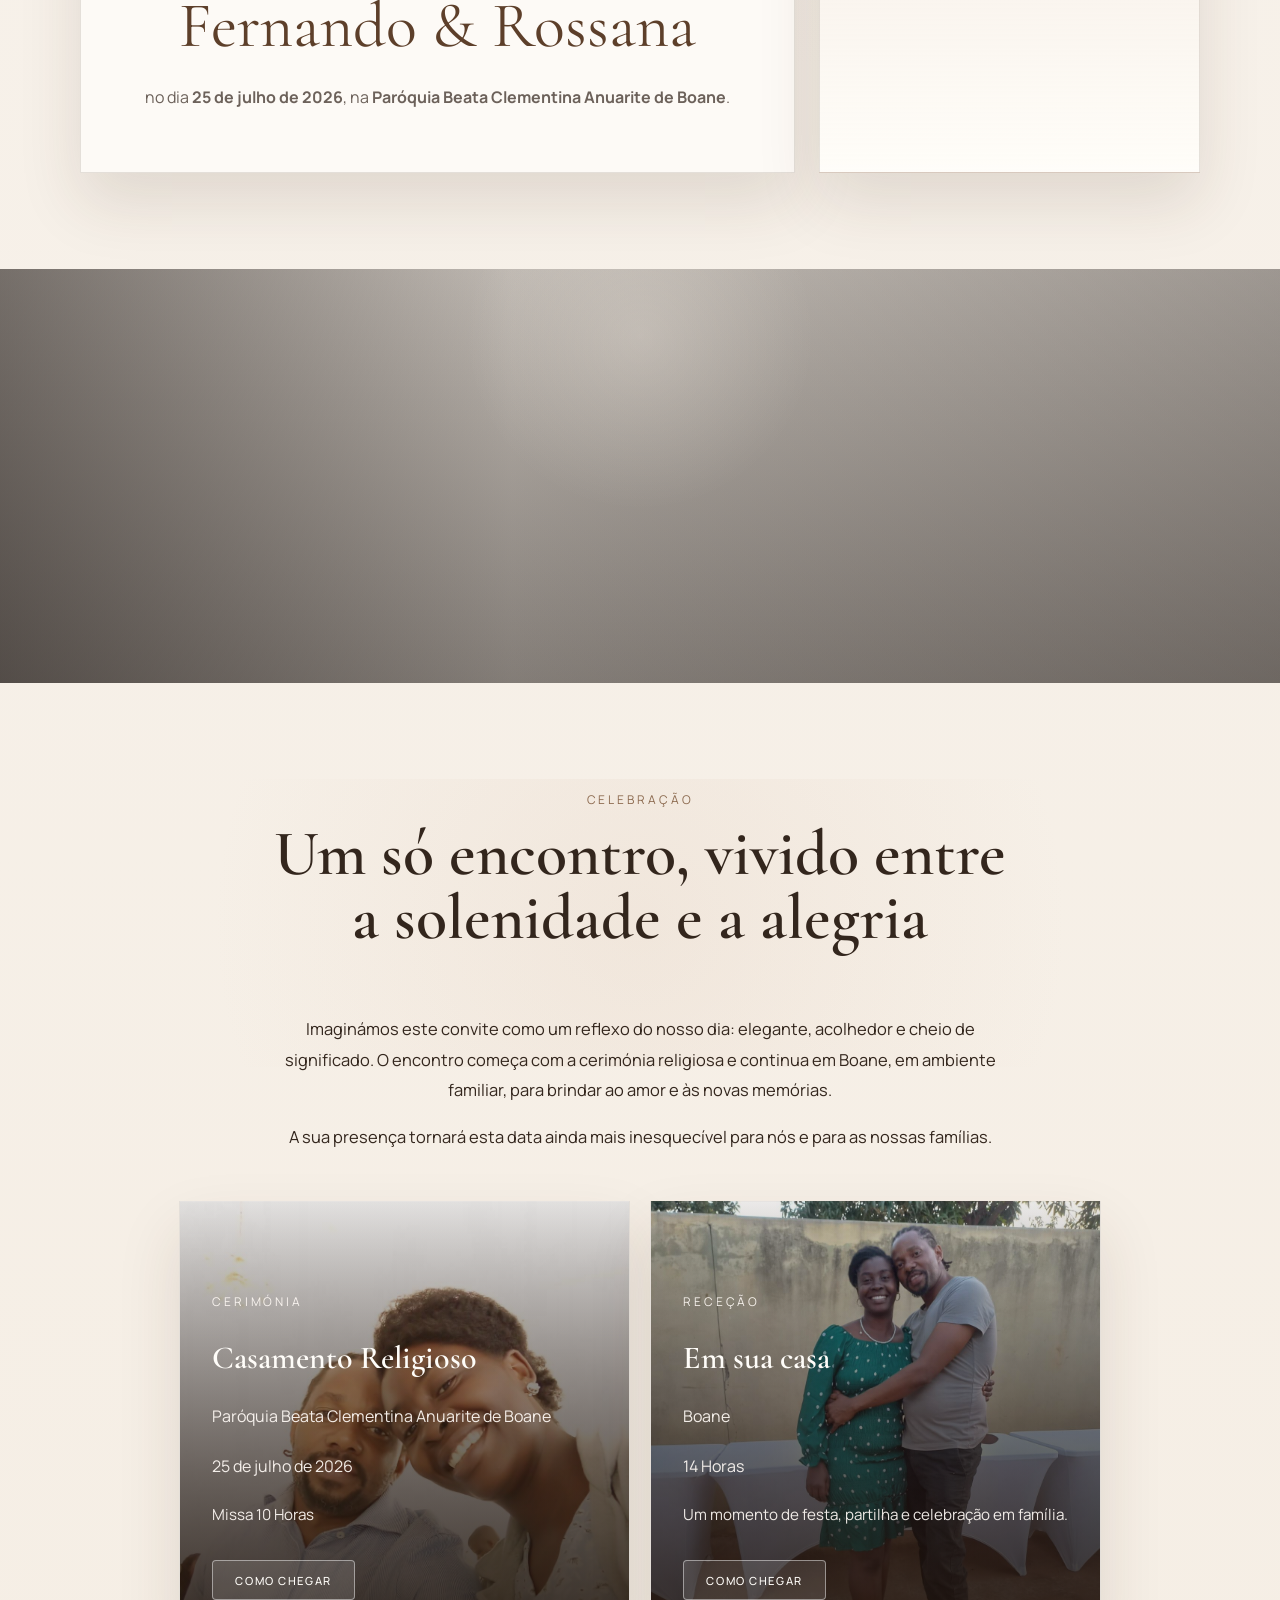
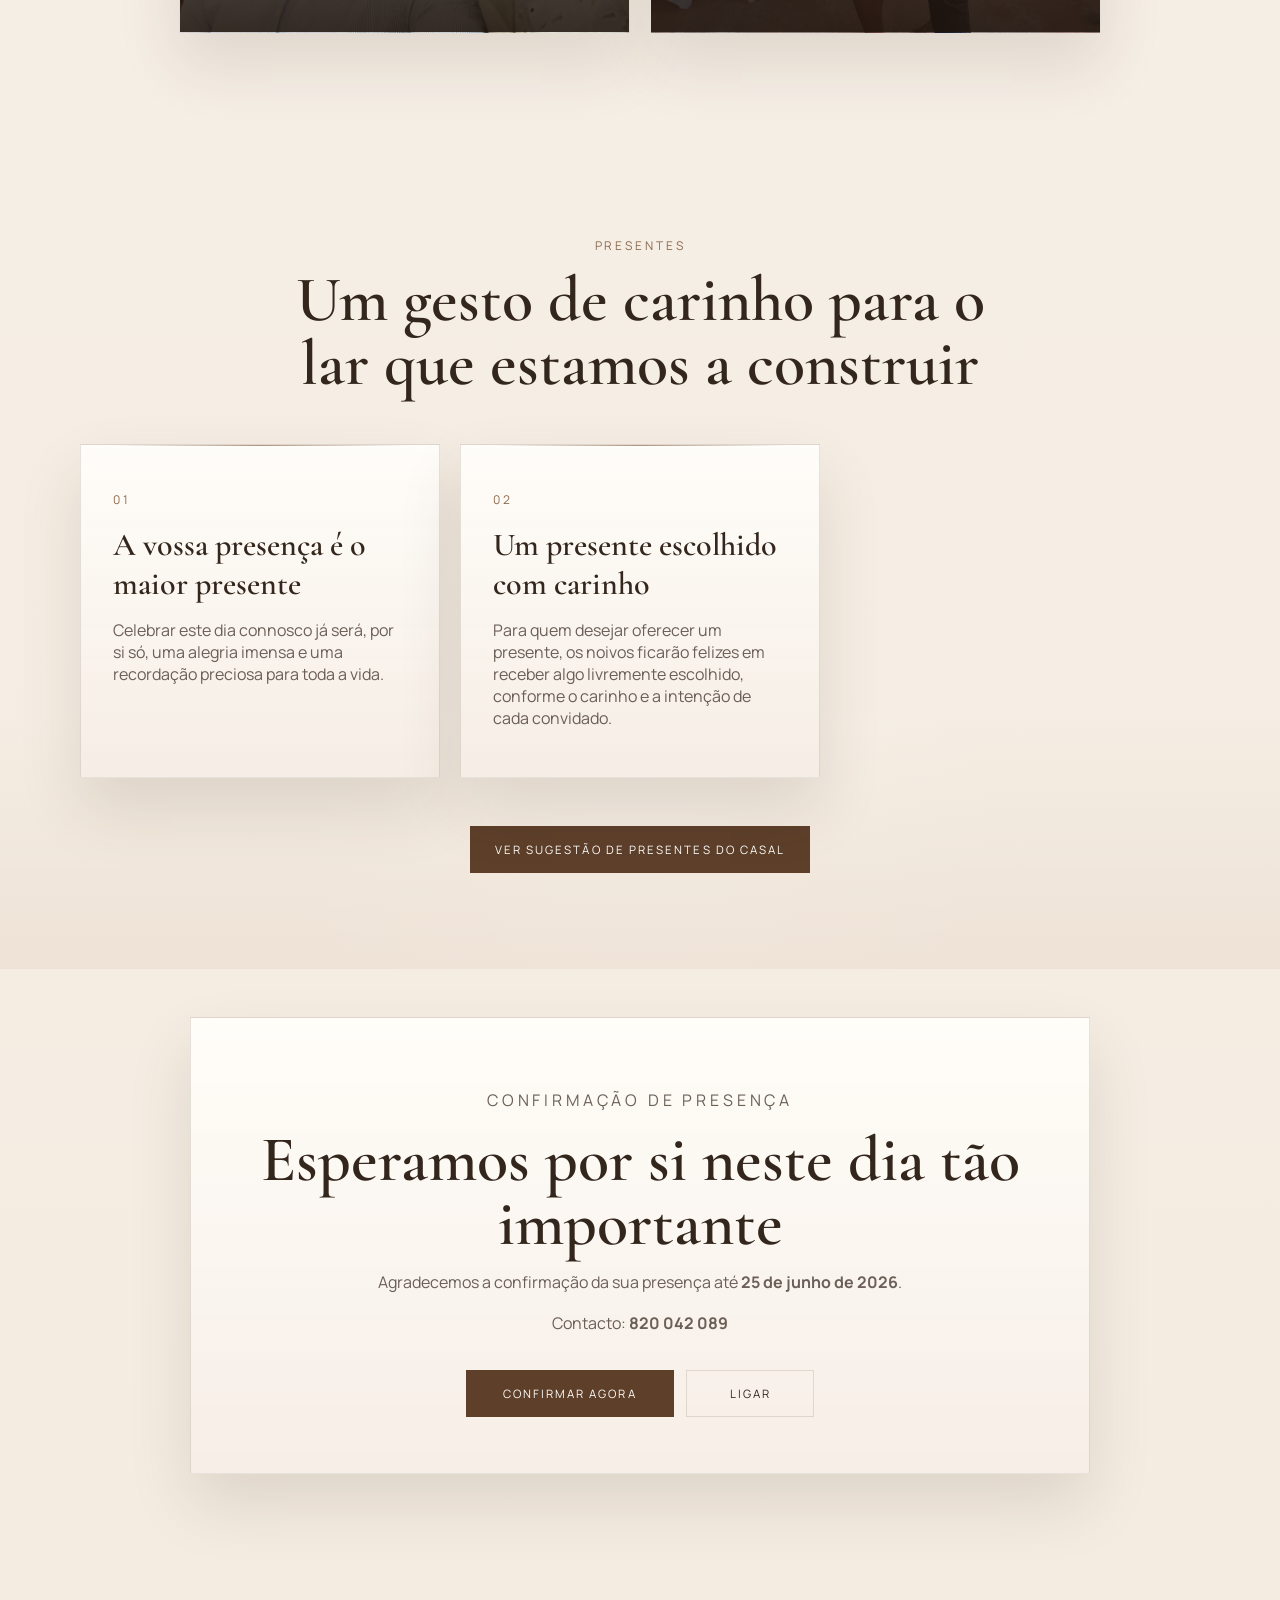
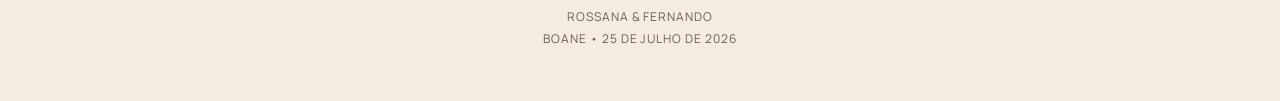
==== commit 3cb4c998: "alteracao da data" ====
--- a/index.html
+++ b/index.html
@@ -26,7 +26,7 @@
       <div class="nav-links" id="nav-links">
         <a href="#convite">Convite</a>
         <a href="#celebracao">Celebração</a>
-        <a href="#presentes">Presentes</a>
+        <a href="./presentes.html">Presentes</a>
         <a href="#rsvp">Confirmação de Presença</a>
       </div>
     </nav>
@@ -111,7 +111,7 @@
             <h3>Casamento Religioso</h3>
             <p>Paróquia Beata Clementina Anuarite de Boane</p>
             <p class="detail-meta">25 de julho de 2026</p>
-            <p class="detail-footnote">Missa 11 Horas</p>
+            <p class="detail-footnote">Missa 10 Horas</p>
             <a href="https://maps.google.com/?q=Paróquia+Beata+Clementina+Anuarite+de+Boane" target="_blank" rel="noopener" class="detail-map-link">Como Chegar</a>
           </article>
 
@@ -123,7 +123,7 @@
             <p class="detail-footnote">
               Um momento de festa, partilha e celebração em família.
             </p>
-            <a href="#" target="_blank" rel="noopener" class="detail-map-link">Como Chegar</a>
+            <a href="https://goo.gl/maps/AwJ9fBxpAF3WLcHi6?g_st=aw" target="_blank" rel="noopener" class="detail-map-link">Como Chegar</a>
           </article>
         </div>
       </div>
